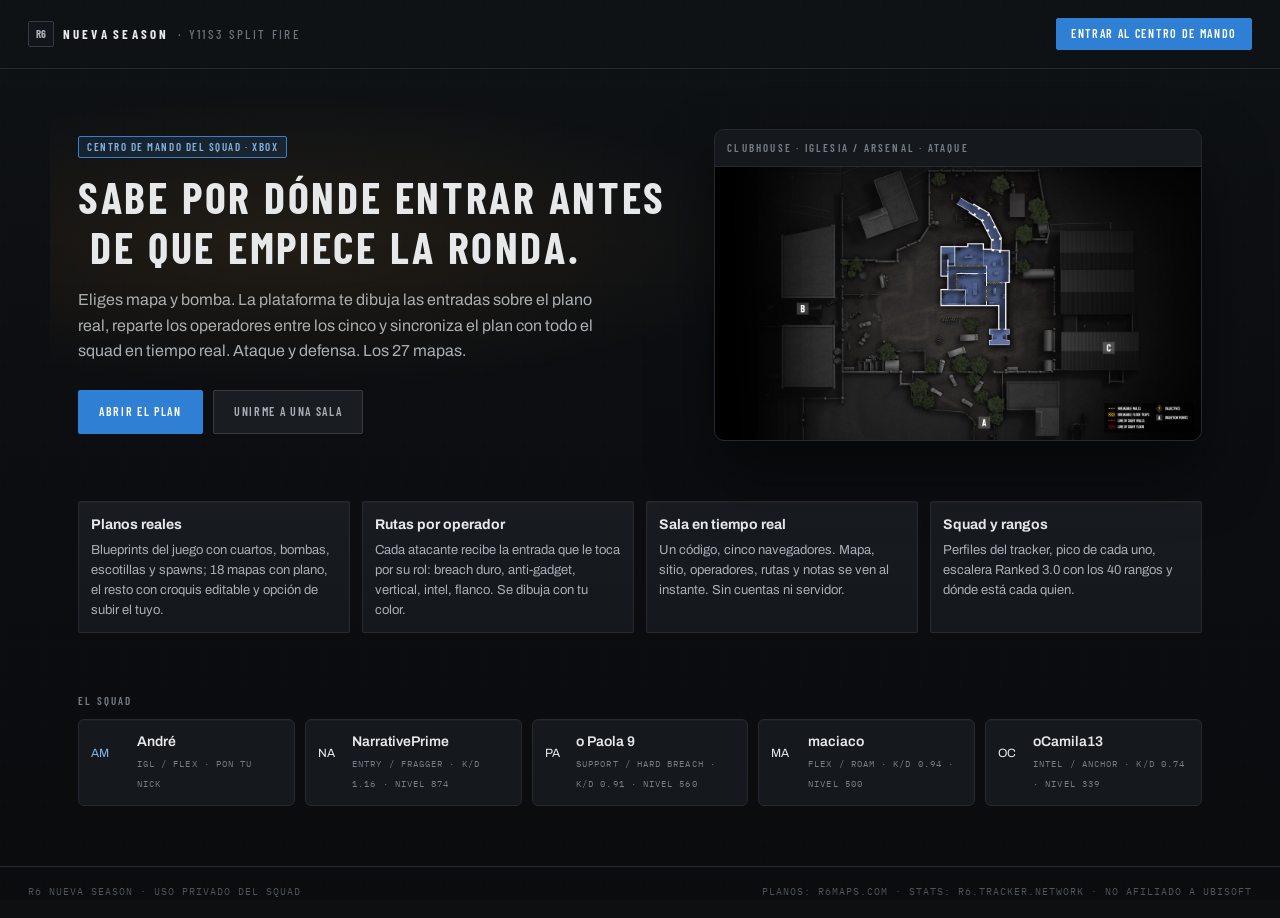
==== index.html @ cefe1170 "Auditoria de uso: planos sin rayado rojo, fin de ronda automatico y tareas repartidas - 18 planos ve" ====
<!doctype html>
<html lang="es">
<head>
<meta charset="utf-8">
<meta name="viewport" content="width=device-width,initial-scale=1">
<title>R6 NUEVA SEASON · Centro de mando del squad</title>
<link rel="icon" href="data:image/svg+xml,<svg xmlns='http://www.w3.org/2000/svg' viewBox='0 0 32 32'><rect width='32' height='32' rx='4' fill='%230a0b0d'/><text x='16' y='22' font-family='monospace' font-weight='700' font-size='15' fill='%23e2932f' text-anchor='middle'>R6</text></svg>">
<link rel="preconnect" href="https://fonts.googleapis.com"><link rel="preconnect" href="https://fonts.gstatic.com" crossorigin><link href="https://fonts.googleapis.com/css2?family=Barlow+Condensed:wght@500;600;700&family=Saira+Condensed:wght@500;600;700&family=Oswald:wght@400;500;600&family=Archivo:wght@400;500;600&family=IBM+Plex+Mono:wght@400;500;600&display=swap" rel="stylesheet">
<link rel="stylesheet" href="css/base.css?v=1788488949">
<style>
.land{min-height:100vh;display:grid;grid-template-rows:auto 1fr auto}
.land header{display:flex;align-items:center;justify-content:space-between;padding:18px 28px;border-bottom:1px solid var(--line)}
.hero{position:relative;display:grid;grid-template-columns:1.1fr .9fr;gap:40px;align-items:center;max-width:1180px;width:100%;margin:0 auto;padding:60px 28px}
.hero::before{content:"";position:absolute;inset:0;background:radial-gradient(60% 50% at 20% 40%,rgba(226,147,47,.10),transparent 70%);pointer-events:none}
.hero h1{font-size:clamp(26px,3.6vw,44px);line-height:1.12;margin:14px 0 16px}
.hero h1 em{font-style:normal;color:var(--acc)}
.hero p{font-size:16px;color:var(--ink2);max-width:520px;line-height:1.6}
.hero .cta{display:flex;gap:10px;margin-top:26px;flex-wrap:wrap}
.hero .cta .btn{height:44px;padding:0 20px;font-size:12px}
.plate{background:var(--panel);border:1px solid var(--line);border-radius:10px;overflow:hidden;box-shadow:0 30px 60px rgba(0,0,0,.5)}
.plate .ph{display:flex;align-items:center;gap:8px;padding:10px 12px;border-bottom:1px solid var(--line)}
.plate img{display:block;width:100%;height:auto;filter:saturate(.9)}
.feat{max-width:1180px;width:100%;margin:0 auto;padding:0 28px 60px;display:grid;grid-template-columns:repeat(auto-fit,minmax(220px,1fr));gap:12px}
.feat .card .b{font-size:13px;color:var(--ink2);line-height:1.55}
.feat .card .b b{color:var(--ink);display:block;margin-bottom:4px;font-size:14px}
.sq{max-width:1180px;width:100%;margin:0 auto;padding:0 28px 60px}
.sq .row{display:grid;grid-template-columns:repeat(auto-fit,minmax(180px,1fr));gap:10px}
.sq .m{display:flex;align-items:center;gap:10px;padding:12px;border:1px solid var(--line);border-radius:6px;background:var(--panel)}
.sq .m .av{width:36px;height:36px;font-size:12px}
.sq .m b{display:block;font-size:14px;font-weight:600}
.sq .m small{font-family:var(--mono);font-size:9px;letter-spacing:.12em;text-transform:uppercase;color:var(--dim)}
footer{padding:18px 28px;border-top:1px solid var(--line);font-family:var(--mono);font-size:10px;letter-spacing:.1em;text-transform:uppercase;color:var(--mute);display:flex;justify-content:space-between;flex-wrap:wrap;gap:8px}
@media(max-width:860px){.hero{grid-template-columns:1fr;padding:40px 20px}}
</style>
</head>
<body>
<div class="scanline"></div>
<div class="land">
  <header><a class="brand" href="index.html"><span class="r6">R6</span><b data-fx>Nueva Season</b><i class="flick">· Y11S3 Split Fire</i></a><a class="btn p" href="app.html">Entrar al centro de mando</a></header>
  <main>
    <section class="hero">
      <div>
        <span class="chip acc">Centro de mando del squad · Xbox</span>
        <h1 class="h-disp" data-fx>Sabe por dónde entrar antes de que empiece la ronda.</h1>
        <p>Eliges mapa y bomba. La plataforma te dibuja las entradas sobre el plano real, reparte los operadores entre los cinco y sincroniza el plan con todo el squad en tiempo real. Ataque y defensa. Los 27 mapas.</p>
        <div class="cta"><a class="btn p" href="app.html">Abrir el plan</a><a class="btn" href="app.html#sala=">Unirme a una sala</a></div>
      </div>
      <div class="plate"><div class="ph"><span class="k">Clubhouse · Iglesia / Arsenal · Ataque</span></div><img src="img/maps/clubhouse/0.jpg" alt="Plano de Clubhouse, sótano"></div>
    </section>
    <section class="feat">
      <div class="card"><div class="b"><b>Planos reales</b>Blueprints del juego con cuartos, bombas, escotillas y spawns; 18 mapas con plano, el resto con croquis editable y opción de subir el tuyo.</div></div>
      <div class="card"><div class="b"><b>Rutas por operador</b>Cada atacante recibe la entrada que le toca por su rol: breach duro, anti-gadget, vertical, intel, flanco. Se dibuja con tu color.</div></div>
      <div class="card"><div class="b"><b>Sala en tiempo real</b>Un código, cinco navegadores. Mapa, sitio, operadores, rutas y notas se ven al instante. Sin cuentas ni servidor.</div></div>
      <div class="card"><div class="b"><b>Squad y rangos</b>Perfiles del tracker, pico de cada uno, escalera Ranked 3.0 con los 40 rangos y dónde está cada quien.</div></div>
    </section>
    <section class="sq"><div class="k" style="margin-bottom:10px">El squad</div><div class="row" id="sqRow"></div></section>
  </main>
  <footer><span>R6 Nueva Season · uso privado del squad</span><span>Planos: r6maps.com · Stats: r6.tracker.network · No afiliado a Ubisoft</span></footer>
</div>
<script src="js/store.js?v=1788488949"></script>
<script src="js/fx.js?v=1788488949"></script>
<script src="js/theme.js?v=1788488949"></script>
<script src="js/data-squad.js?v=1788488949"></script>
<script>
document.getElementById('sqRow').innerHTML = SQUAD.map(p => `<div class="m"><span class="av ${p.me?'acc':''}">${Store.esc((p.nick||'AM').replace(/^o\s+/i,'').slice(0,2).toUpperCase())}</span><div><b>${Store.esc(p.nick||'André')}</b><small>${Store.esc(p.role)} · ${p.stats?('K/D '+p.stats.kd.toFixed(2)+' · nivel '+p.stats.level):'pon tu nick'}</small></div></div>`).join('');
</script>
</body>
</html>
---- css/base.css ----
/* R6 NUEVA SEASON — base · centro de mando (sin neón, chapa mate y reglas finas) */
:root{
  --atk:#2f7fd4; --def:#8158c8; --obj:#d9a520;
  --bg:#0d0f11; --bg2:#111417; --panel:#15181c; --panel2:#1a1e23;
  --glass:linear-gradient(180deg,#181c21,#14171b);
  --line:#252a30; --line2:#343b43;
  --ink:#e6e8ea; --ink2:#a8afb6; --dim:#767e87; --mute:#4d545c;
  --acc:#2f7fd4; --acc2:#7fb4ea; --acc-dim:rgba(47,127,212,.14); --acc-glow:none;
  --red:#c8442f; --green:#5f9e50; --blue:#2f7fd4; --mag:#d9821f; --vio:#8a7fb5;
  --amber:#d9a520;
  --site:rgba(47,127,212,.16); --site-line:#2f7fd4;
  --mono:"IBM Plex Mono",ui-monospace,Menlo,monospace;
  --sans:"Archivo","Barlow Condensed",-apple-system,Arial,sans-serif;
  --disp:"Barlow Condensed","Saira Condensed",sans-serif;
  --r:2px;
}
*{box-sizing:border-box;margin:0;padding:0}
html,body{height:100%}
body{background:var(--bg);color:var(--ink);font:14px/1.45 var(--sans);-webkit-font-smoothing:antialiased;overflow-x:hidden;position:relative}
/* fondo: chapa mate + retícula técnica tenue, sin auroras de colores */
body::before{content:"";position:fixed;inset:0;z-index:-2;background:
  linear-gradient(180deg,#0f1215,#0b0d10 55%,#0a0c0e);}
body::after{content:"";position:fixed;inset:0;z-index:-1;pointer-events:none;opacity:.5;
  background-image:linear-gradient(rgba(255,255,255,.018) 1px,transparent 1px),linear-gradient(90deg,rgba(255,255,255,.018) 1px,transparent 1px);
  background-size:40px 40px}
a{color:inherit;text-decoration:none}
button,input,select,textarea{font:inherit;color:inherit;background:none;border:0}
button{cursor:pointer}
::selection{background:var(--acc);color:#fff}
.mono{font-family:var(--mono)}
.disp{font-family:var(--disp)}
.up{text-transform:uppercase;letter-spacing:.14em}
.k{font-family:var(--disp);font-size:11px;letter-spacing:.2em;text-transform:uppercase;color:var(--dim);font-weight:600}
.acc{color:var(--acc2)}
.dim{color:var(--dim)}
hr{border:0;border-top:1px solid var(--line);margin:14px 0}

/* superficies: chapa, no cristal */
.glass,.card,.modal .box,.pc,.tier,.slot,.opc,.members .m,.sq .m,.plate{
  background:var(--glass);border:1px solid var(--line);box-shadow:inset 0 1px 0 rgba(255,255,255,.03)}

/* botones: rectos, sin brillo */
.btn{display:inline-flex;align-items:center;gap:8px;height:32px;padding:0 14px;border:1px solid var(--line2);border-radius:var(--r);background:#191d22;color:var(--ink2);
  font-family:var(--disp);font-size:12px;letter-spacing:.14em;text-transform:uppercase;font-weight:600;transition:border-color .12s,color .12s,background .12s;position:relative}
.btn:hover{border-color:var(--acc);color:var(--ink);background:#1d232a}
.btn:active{background:#141819}
.btn.p{background:var(--acc);color:#fff;border-color:var(--acc)}
.btn.p:hover{background:#3d92e8;border-color:#3d92e8;color:#fff}
.btn.sm{height:26px;padding:0 10px;font-size:11px}
.btn.ghost{background:transparent;border-color:transparent;color:var(--dim)}
.btn.ghost:hover{color:var(--ink);border-color:var(--line2);background:transparent}
.btn.danger:hover{border-color:var(--red);color:#e8735d;background:#1d1615}
.btn:disabled{opacity:.35;cursor:not-allowed}

/* inputs */
.in{width:100%;height:34px;padding:0 10px;border:1px solid var(--line2);border-radius:var(--r);background:#0e1114;color:var(--ink);font-family:var(--mono);font-size:13px;transition:border-color .12s}
.in:focus{outline:0;border-color:var(--acc)}
.in::placeholder{color:var(--mute)}
select.in{appearance:none;-webkit-appearance:none;background-image:linear-gradient(45deg,transparent 50%,var(--dim) 50%),linear-gradient(135deg,var(--dim) 50%,transparent 50%);background-position:calc(100% - 15px) 14px,calc(100% - 10px) 14px;background-size:5px 5px;background-repeat:no-repeat;padding-right:30px}
select.in option{background:#15181c}
textarea.in{height:auto;padding:9px 10px;line-height:1.5;resize:vertical;font-size:12px}
label.f{display:block;margin-bottom:12px}
label.f>span{display:block;margin-bottom:6px}

/* etiquetas */
.chip{display:inline-flex;align-items:center;gap:6px;height:22px;padding:0 8px;border:1px solid var(--line2);border-radius:var(--r);
  font-family:var(--disp);font-size:11px;letter-spacing:.14em;text-transform:uppercase;font-weight:600;color:var(--ink2);white-space:nowrap;background:#12161a}
.chip.acc{border-color:var(--acc);color:var(--acc2);background:var(--acc-dim)}
.chip.red{border-color:rgba(200,68,47,.55);color:#e8735d}
.chip.green{border-color:rgba(95,158,80,.55);color:#82c072}
.chip.blue{border-color:rgba(47,127,212,.55);color:var(--acc2)}
.chip.dot::before{content:"";width:6px;height:6px;border-radius:50%;background:currentColor}

.card{border-radius:var(--r)}
.card>.h{display:flex;align-items:center;justify-content:space-between;gap:10px;padding:9px 12px;border-bottom:1px solid var(--line)}
.card>.b{padding:12px}
.scroll{overflow:auto}
*{scrollbar-width:thin;scrollbar-color:#2a3037 transparent}
::-webkit-scrollbar{width:9px;height:9px}
::-webkit-scrollbar-thumb{background:#2a3037;border-radius:0}
::-webkit-scrollbar-track{background:transparent}

.toast{position:fixed;left:50%;bottom:22px;transform:translateX(-50%) translateY(14px);background:#15181c;border:1px solid var(--line2);border-left:3px solid var(--acc);color:var(--ink);
  padding:9px 14px;border-radius:var(--r);font-family:var(--disp);font-size:12px;letter-spacing:.12em;text-transform:uppercase;opacity:0;pointer-events:none;transition:.16s;z-index:99}
.toast.on{opacity:1;transform:translateX(-50%) translateY(0)}

/* marca */
.brand{display:flex;align-items:center;gap:9px;font-family:var(--disp);letter-spacing:.24em;text-transform:uppercase;font-size:13px;font-weight:600;white-space:nowrap}
.brand .r6{display:inline-flex;align-items:center;justify-content:center;width:26px;height:26px;border:1px solid var(--line2);color:var(--ink2);font-weight:700;font-size:11px;letter-spacing:0;border-radius:var(--r);background:#12161a}
.brand b{font-weight:700;color:var(--ink)}
.brand i{font-style:normal;color:var(--dim);font-weight:500;letter-spacing:.18em}

/* ===== animación de texto: teletipo táctico (sin neón) ===== */
@keyframes glyphIn{0%{opacity:0;transform:translateY(-2px)}100%{opacity:1;transform:none}}
@keyframes cursorBlink{0%,49%{opacity:1}50%,100%{opacity:0}}
@keyframes sweepIn{0%{clip-path:inset(0 100% 0 0)}100%{clip-path:inset(0 0 0 0)}}
.fx .g{display:inline-block;animation:glyphIn .18s steps(2,end) both;animation-delay:calc(var(--i) * 16ms)}
.fx .g.sp{width:.28em}
.fx.fast .g{animation-duration:.12s;animation-delay:calc(var(--i) * 8ms)}
.sweep{animation:sweepIn .45s cubic-bezier(.4,0,.2,1) both}
.flick{opacity:.9}
.scanline{display:none}
.h-disp{font-family:var(--disp);font-weight:700;letter-spacing:.06em;text-transform:uppercase}
/* franja de peligro (objetivo) */
.hazard{background:repeating-linear-gradient(135deg,#8a6a12 0 7px,#15181c 7px 14px);height:3px}
.sideico{display:inline-flex;width:15px;height:15px;vertical-align:middle;margin-right:6px}
.sideico svg{width:100%;height:100%}
@media (prefers-reduced-motion:reduce){.fx .g,.sweep{animation:none!important}}
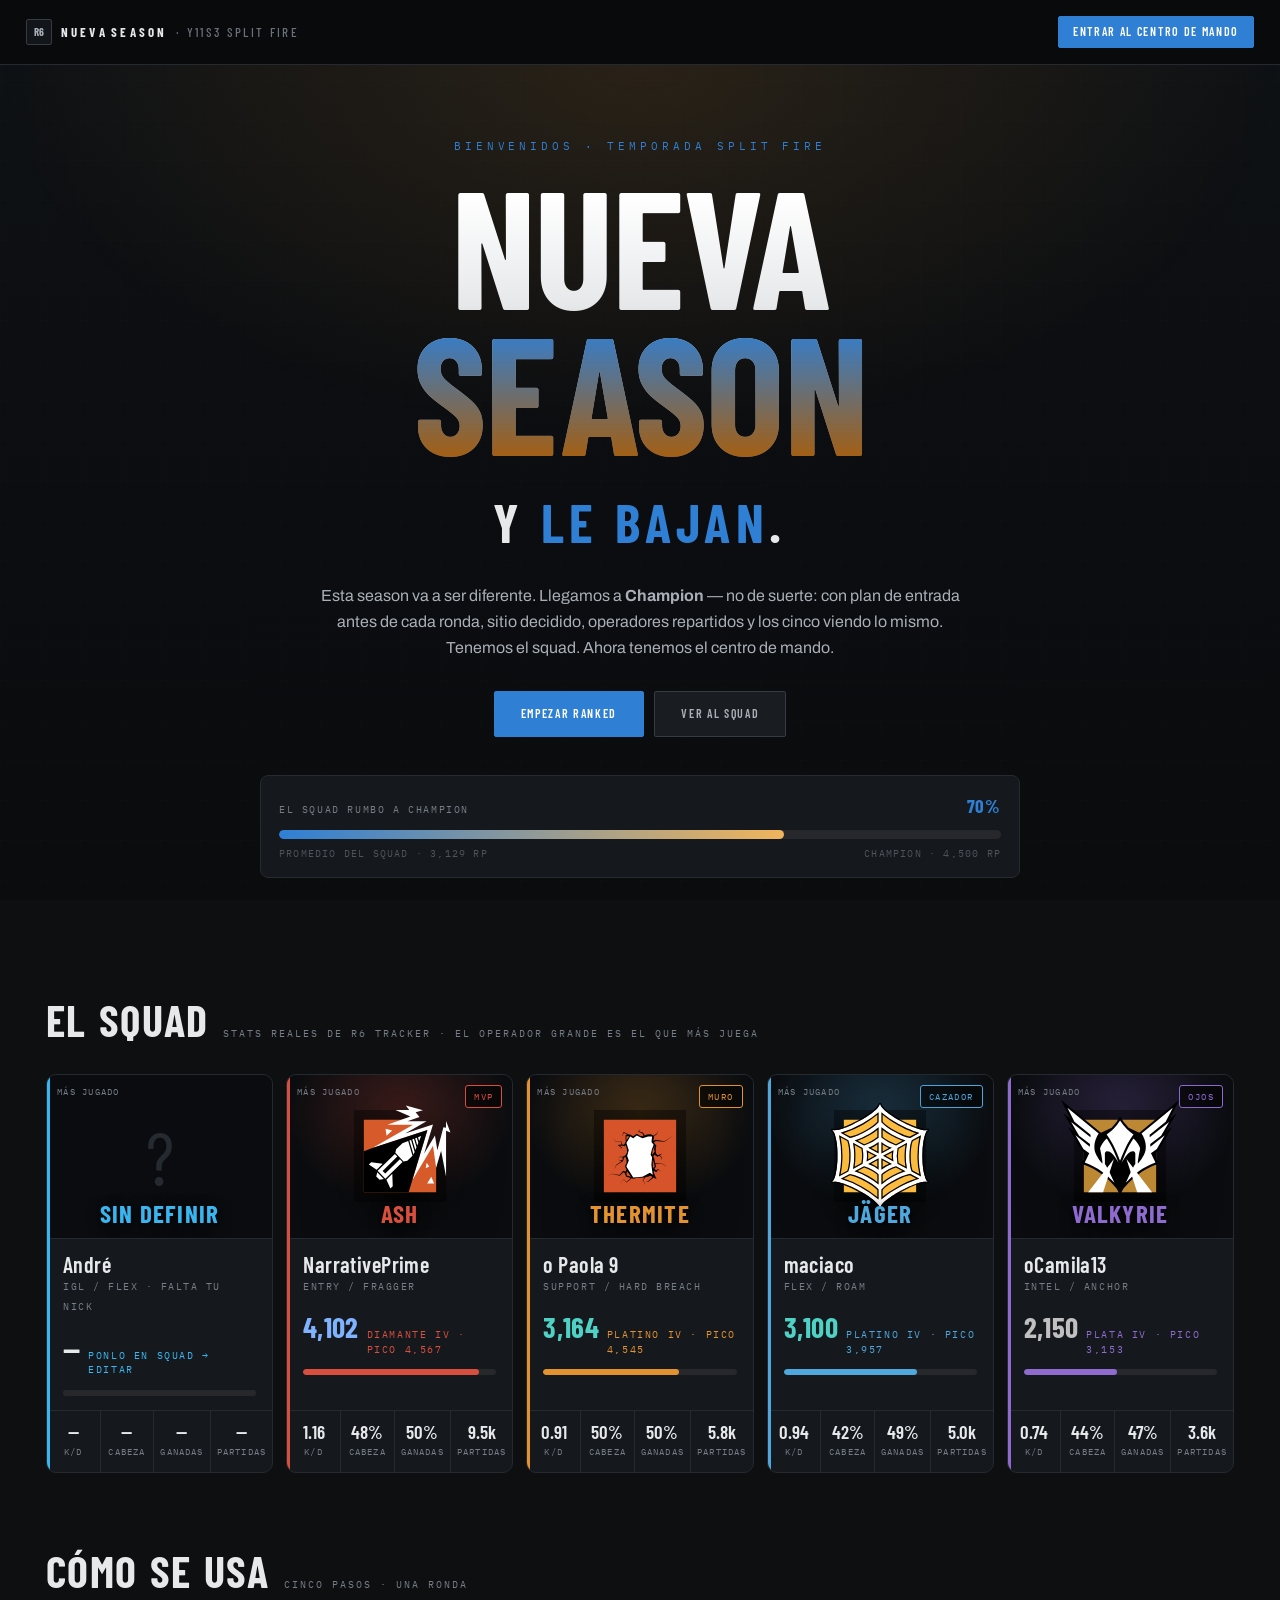
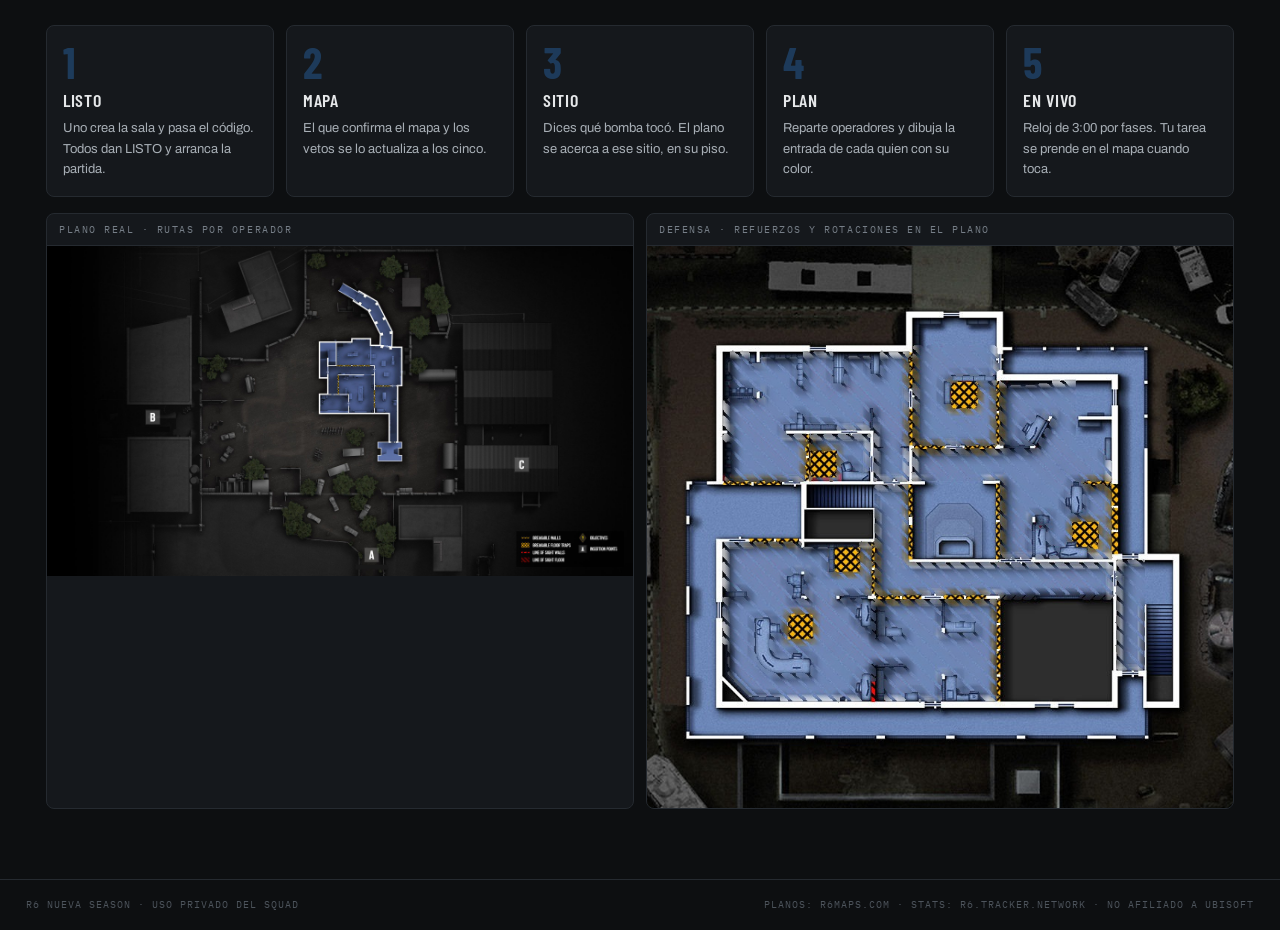
==== commit 7b795b80: "Landing de bienvenida, registro en blanco y operador principal por jugador - index.html es ahora la " ====
--- a/index.html
+++ b/index.html
@@ -3,66 +3,190 @@
 <head>
 <meta charset="utf-8">
 <meta name="viewport" content="width=device-width,initial-scale=1">
-<title>R6 NUEVA SEASON · Centro de mando del squad</title>
+<title>R6 NUEVA SEASON · Y le bajan</title>
 <link rel="icon" href="data:image/svg+xml,<svg xmlns='http://www.w3.org/2000/svg' viewBox='0 0 32 32'><rect width='32' height='32' rx='4' fill='%230a0b0d'/><text x='16' y='22' font-family='monospace' font-weight='700' font-size='15' fill='%23e2932f' text-anchor='middle'>R6</text></svg>">
 <link rel="preconnect" href="https://fonts.googleapis.com"><link rel="preconnect" href="https://fonts.gstatic.com" crossorigin><link href="https://fonts.googleapis.com/css2?family=Barlow+Condensed:wght@500;600;700&family=Saira+Condensed:wght@500;600;700&family=Oswald:wght@400;500;600&family=Archivo:wght@400;500;600&family=IBM+Plex+Mono:wght@400;500;600&display=swap" rel="stylesheet">
-<link rel="stylesheet" href="css/base.css?v=1788488949">
+<link rel="stylesheet" href="css/base.css?v=1788490520">
 <style>
-.land{min-height:100vh;display:grid;grid-template-rows:auto 1fr auto}
-.land header{display:flex;align-items:center;justify-content:space-between;padding:18px 28px;border-bottom:1px solid var(--line)}
-.hero{position:relative;display:grid;grid-template-columns:1.1fr .9fr;gap:40px;align-items:center;max-width:1180px;width:100%;margin:0 auto;padding:60px 28px}
-.hero::before{content:"";position:absolute;inset:0;background:radial-gradient(60% 50% at 20% 40%,rgba(226,147,47,.10),transparent 70%);pointer-events:none}
-.hero h1{font-size:clamp(26px,3.6vw,44px);line-height:1.12;margin:14px 0 16px}
-.hero h1 em{font-style:normal;color:var(--acc)}
-.hero p{font-size:16px;color:var(--ink2);max-width:520px;line-height:1.6}
-.hero .cta{display:flex;gap:10px;margin-top:26px;flex-wrap:wrap}
-.hero .cta .btn{height:44px;padding:0 20px;font-size:12px}
-.plate{background:var(--panel);border:1px solid var(--line);border-radius:10px;overflow:hidden;box-shadow:0 30px 60px rgba(0,0,0,.5)}
-.plate .ph{display:flex;align-items:center;gap:8px;padding:10px 12px;border-bottom:1px solid var(--line)}
-.plate img{display:block;width:100%;height:auto;filter:saturate(.9)}
-.feat{max-width:1180px;width:100%;margin:0 auto;padding:0 28px 60px;display:grid;grid-template-columns:repeat(auto-fit,minmax(220px,1fr));gap:12px}
-.feat .card .b{font-size:13px;color:var(--ink2);line-height:1.55}
-.feat .card .b b{color:var(--ink);display:block;margin-bottom:4px;font-size:14px}
-.sq{max-width:1180px;width:100%;margin:0 auto;padding:0 28px 60px}
-.sq .row{display:grid;grid-template-columns:repeat(auto-fit,minmax(180px,1fr));gap:10px}
-.sq .m{display:flex;align-items:center;gap:10px;padding:12px;border:1px solid var(--line);border-radius:6px;background:var(--panel)}
-.sq .m .av{width:36px;height:36px;font-size:12px}
-.sq .m b{display:block;font-size:14px;font-weight:600}
-.sq .m small{font-family:var(--mono);font-size:9px;letter-spacing:.12em;text-transform:uppercase;color:var(--dim)}
-footer{padding:18px 28px;border-top:1px solid var(--line);font-family:var(--mono);font-size:10px;letter-spacing:.1em;text-transform:uppercase;color:var(--mute);display:flex;justify-content:space-between;flex-wrap:wrap;gap:8px}
-@media(max-width:860px){.hero{grid-template-columns:1fr;padding:40px 20px}}
+.wrap{max-width:1240px;margin:0 auto;padding:0 26px}
+header.top{display:flex;align-items:center;justify-content:space-between;padding:16px 26px;border-bottom:1px solid var(--line);position:sticky;top:0;background:rgba(8,10,12,.92);backdrop-filter:blur(8px);z-index:20}
+
+/* ---------- 1. bienvenida ---------- */
+.hero{position:relative;text-align:center;padding:74px 26px 54px;overflow:hidden}
+.hero::before{content:"";position:absolute;inset:0;background:radial-gradient(70% 60% at 50% 0%,rgba(226,147,47,.13),transparent 72%);pointer-events:none}
+.hero .kick{font-family:var(--mono);font-size:11px;letter-spacing:.36em;text-transform:uppercase;color:var(--acc);margin-bottom:16px}
+.hero h1{font-family:var(--disp);font-weight:700;line-height:.88;letter-spacing:-.01em;margin:0;
+  font-size:clamp(52px,13vw,166px);text-transform:uppercase;
+  background:linear-gradient(180deg,#fff 8%,var(--ink) 46%,var(--mute) 108%);-webkit-background-clip:text;background-clip:text;color:transparent}
+.hero h1 span{display:block}
+.hero h1 span:nth-child(2){color:transparent;background:linear-gradient(180deg,var(--acc) 6%,#a35f14 96%);-webkit-background-clip:text;background-clip:text}
+.hero .bajan{font-family:var(--disp);font-weight:700;text-transform:uppercase;font-size:clamp(22px,4.6vw,54px);letter-spacing:.10em;margin:20px 0 0;color:var(--ink)}
+.hero .bajan i{font-style:normal;color:var(--acc)}
+.hero p{max-width:640px;margin:22px auto 0;font-size:16px;line-height:1.62;color:var(--ink2)}
+.hero .cta{display:flex;gap:10px;justify-content:center;margin-top:30px;flex-wrap:wrap}
+.hero .cta .btn{height:46px;padding:0 26px;font-size:12px}
+@keyframes riseIn{from{opacity:0;transform:translateY(22px)}to{opacity:1;transform:none}}
+.hero>*{animation:riseIn .7s cubic-bezier(.2,.7,.3,1) both}
+.hero .kick{animation-delay:.02s}.hero h1{animation-delay:.10s}.hero .bajan{animation-delay:.26s}.hero p{animation-delay:.38s}.hero .cta{animation-delay:.48s}
+
+/* barra colectiva a Champion */
+.goal{max-width:760px;margin:38px auto 0;border:1px solid var(--line);border-radius:8px;background:var(--panel);padding:16px 18px}
+.goal .gh{display:flex;justify-content:space-between;align-items:baseline;font-family:var(--mono);font-size:10px;letter-spacing:.16em;text-transform:uppercase;color:var(--dim);margin-bottom:10px}
+.goal .gh b{font-family:var(--disp);font-size:19px;letter-spacing:.04em;color:var(--acc)}
+.goal .bar{height:9px;border-radius:5px;background:rgba(255,255,255,.07);overflow:hidden}
+.goal .bar i{display:block;height:100%;background:linear-gradient(90deg,var(--acc),#f0b45c);border-radius:5px;width:0;transition:width 1.5s cubic-bezier(.2,.7,.3,1)}
+.goal .gf{display:flex;justify-content:space-between;font-family:var(--mono);font-size:10px;letter-spacing:.12em;color:var(--mute);margin-top:8px;text-transform:uppercase}
+
+/* ---------- 2. el squad ---------- */
+.sec{padding:56px 0 10px}
+.sec .hd{display:flex;align-items:baseline;gap:14px;margin-bottom:22px;flex-wrap:wrap}
+.sec .hd h2{font-family:var(--disp);font-weight:700;text-transform:uppercase;font-size:clamp(26px,4vw,44px);letter-spacing:.03em;margin:0}
+.sec .hd small{font-family:var(--mono);font-size:10px;letter-spacing:.2em;text-transform:uppercase;color:var(--dim)}
+.roster{display:grid;grid-template-columns:repeat(auto-fit,minmax(228px,1fr));gap:13px}
+@media(min-width:1120px){.roster{grid-template-columns:repeat(5,1fr)}}
+@media(max-width:1119px) and (min-width:700px){.roster{grid-template-columns:repeat(3,1fr)}}
+.mem{position:relative;border:1px solid var(--line);border-radius:10px;background:var(--panel);overflow:hidden;display:flex;flex-direction:column}
+.mem::after{content:"";position:absolute;left:0;top:0;bottom:0;width:3px;background:var(--c,var(--acc))}
+.mem .op{position:relative;height:164px;display:grid;place-items:center;background:
+  radial-gradient(72% 82% at 50% 24%,color-mix(in srgb,var(--c,var(--acc)) 26%,transparent),transparent 70%),#0a0c0f;
+  border-bottom:1px solid var(--line);overflow:hidden}
+.mem .op img{width:124px;height:124px;object-fit:contain;filter:drop-shadow(0 12px 26px rgba(0,0,0,.6));transition:transform .5s cubic-bezier(.2,.7,.3,1)}
+.mem:hover .op img{transform:scale(1.07)}
+.mem .op .opn{position:absolute;left:0;right:0;bottom:7px;text-align:center;font-family:var(--disp);font-weight:700;text-transform:uppercase;
+  font-size:25px;letter-spacing:.05em;color:var(--c,var(--acc));text-shadow:0 2px 14px rgba(0,0,0,.8)}
+.mem .op .tag{position:absolute;top:10px;right:10px;font-family:var(--mono);font-size:9px;letter-spacing:.16em;padding:4px 8px;border:1px solid var(--c,var(--acc));border-radius:3px;color:var(--c,var(--acc));background:rgba(0,0,0,.5)}
+.mem .op .mas{position:absolute;top:10px;left:10px;font-family:var(--mono);font-size:9px;letter-spacing:.14em;color:var(--dim);text-transform:uppercase}
+.mem .id{padding:14px 16px 10px}
+.mem .id b{display:block;font-family:var(--disp);font-size:22px;font-weight:600;letter-spacing:.02em;line-height:1.05}
+.mem .id small{font-family:var(--mono);font-size:9.5px;letter-spacing:.16em;text-transform:uppercase;color:var(--dim)}
+.mem .rk{display:flex;align-items:baseline;gap:8px;padding:0 16px 12px}
+.mem .rk .n{font-family:var(--disp);font-size:29px;font-weight:700;letter-spacing:.01em;color:var(--ink)}
+.mem .rk .t{font-family:var(--mono);font-size:10px;letter-spacing:.16em;text-transform:uppercase;color:var(--c,var(--acc))}
+.mem .gs{height:6px;margin:0 16px 14px;border-radius:3px;background:rgba(255,255,255,.07);overflow:hidden}
+.mem .gs i{display:block;height:100%;width:0;border-radius:3px;background:var(--c,var(--acc));transition:width 1.4s cubic-bezier(.2,.7,.3,1)}
+.mem .st{display:grid;grid-template-columns:repeat(4,1fr);border-top:1px solid var(--line);margin-top:auto}
+.mem .st div{padding:11px 6px;text-align:center;border-right:1px solid var(--line)}
+.mem .st div:last-child{border-right:0}
+.mem .st b{display:block;font-family:var(--disp);font-size:19px;font-weight:600;line-height:1}
+.mem .st small{font-family:var(--mono);font-size:8.5px;letter-spacing:.14em;text-transform:uppercase;color:var(--dim)}
+.mem.vacio .op{background:#0a0c0f}
+.mem.vacio .op .q{font-family:var(--disp);font-size:76px;color:var(--line)}
+
+/* ---------- 3. como se usa ---------- */
+.pasos{display:grid;grid-template-columns:repeat(auto-fit,minmax(206px,1fr));gap:12px}
+.paso{position:relative;border:1px solid var(--line);border-radius:8px;background:var(--panel);padding:18px 16px 16px}
+.paso .n{font-family:var(--disp);font-size:44px;font-weight:700;line-height:.8;color:var(--acc);opacity:.34}
+.paso b{display:block;font-family:var(--disp);font-size:18px;font-weight:600;text-transform:uppercase;letter-spacing:.04em;margin:8px 0 5px}
+.paso span{font-size:13px;line-height:1.5;color:var(--ink2)}
+.shots{display:grid;grid-template-columns:repeat(auto-fit,minmax(280px,1fr));gap:12px;margin-top:16px}
+.shot{border:1px solid var(--line);border-radius:8px;overflow:hidden;background:var(--panel)}
+.shot .ph{padding:9px 12px;border-bottom:1px solid var(--line);font-family:var(--mono);font-size:9.5px;letter-spacing:.16em;text-transform:uppercase;color:var(--dim)}
+.shot img{display:block;width:100%;height:auto}
+footer{margin-top:60px;padding:18px 26px;border-top:1px solid var(--line);font-family:var(--mono);font-size:10px;letter-spacing:.1em;text-transform:uppercase;color:var(--mute);display:flex;justify-content:space-between;flex-wrap:wrap;gap:8px}
+@media(max-width:700px){.mem .st b{font-size:16px}.hero{padding:52px 20px 40px}}
 </style>
 </head>
 <body>
 <div class="scanline"></div>
-<div class="land">
-  <header><a class="brand" href="index.html"><span class="r6">R6</span><b data-fx>Nueva Season</b><i class="flick">· Y11S3 Split Fire</i></a><a class="btn p" href="app.html">Entrar al centro de mando</a></header>
-  <main>
-    <section class="hero">
-      <div>
-        <span class="chip acc">Centro de mando del squad · Xbox</span>
-        <h1 class="h-disp" data-fx>Sabe por dónde entrar antes de que empiece la ronda.</h1>
-        <p>Eliges mapa y bomba. La plataforma te dibuja las entradas sobre el plano real, reparte los operadores entre los cinco y sincroniza el plan con todo el squad en tiempo real. Ataque y defensa. Los 27 mapas.</p>
-        <div class="cta"><a class="btn p" href="app.html">Abrir el plan</a><a class="btn" href="app.html#sala=">Unirme a una sala</a></div>
-      </div>
-      <div class="plate"><div class="ph"><span class="k">Clubhouse · Iglesia / Arsenal · Ataque</span></div><img src="img/maps/clubhouse/0.jpg" alt="Plano de Clubhouse, sótano"></div>
-    </section>
-    <section class="feat">
-      <div class="card"><div class="b"><b>Planos reales</b>Blueprints del juego con cuartos, bombas, escotillas y spawns; 18 mapas con plano, el resto con croquis editable y opción de subir el tuyo.</div></div>
-      <div class="card"><div class="b"><b>Rutas por operador</b>Cada atacante recibe la entrada que le toca por su rol: breach duro, anti-gadget, vertical, intel, flanco. Se dibuja con tu color.</div></div>
-      <div class="card"><div class="b"><b>Sala en tiempo real</b>Un código, cinco navegadores. Mapa, sitio, operadores, rutas y notas se ven al instante. Sin cuentas ni servidor.</div></div>
-      <div class="card"><div class="b"><b>Squad y rangos</b>Perfiles del tracker, pico de cada uno, escalera Ranked 3.0 con los 40 rangos y dónde está cada quien.</div></div>
-    </section>
-    <section class="sq"><div class="k" style="margin-bottom:10px">El squad</div><div class="row" id="sqRow"></div></section>
-  </main>
-  <footer><span>R6 Nueva Season · uso privado del squad</span><span>Planos: r6maps.com · Stats: r6.tracker.network · No afiliado a Ubisoft</span></footer>
+<header class="top">
+  <a class="brand" href="index.html"><span class="r6">R6</span><b data-fx>Nueva Season</b><i class="flick">· Y11S3 Split Fire</i></a>
+  <a class="btn p" href="app.html">Entrar al centro de mando</a>
+</header>
+
+<section class="hero">
+  <div class="kick">Bienvenidos · temporada Split Fire</div>
+  <h1 class="h-disp"><span>Nueva</span><span>Season</span></h1>
+  <div class="bajan">Y <i>le bajan</i>.</div>
+  <p>Esta season va a ser diferente. Llegamos a <b>Champion</b> — no de suerte: con plan de entrada antes de cada ronda, sitio decidido, operadores repartidos y los cinco viendo lo mismo. Tenemos el squad. Ahora tenemos el centro de mando.</p>
+  <div class="cta"><a class="btn p" href="app.html">Empezar ranked</a><a class="btn" href="#squad">Ver al squad</a></div>
+  <div class="goal">
+    <div class="gh"><span>El squad rumbo a Champion</span><b id="gPct">—</b></div>
+    <div class="bar"><i id="gBar"></i></div>
+    <div class="gf"><span id="gNow">—</span><span>Champion · 4,500 RP</span></div>
+  </div>
+</section>
+
+<div class="wrap">
+  <section class="sec" id="squad">
+    <div class="hd"><h2 class="h-disp" data-fx>El squad</h2><small>Stats reales de R6 Tracker · el operador grande es el que más juega</small></div>
+    <div class="roster" id="roster"></div>
+  </section>
+
+  <section class="sec" id="como">
+    <div class="hd"><h2 class="h-disp" data-fx>Cómo se usa</h2><small>Cinco pasos · una ronda</small></div>
+    <div class="pasos">
+      <div class="paso"><div class="n">1</div><b>Listo</b><span>Uno crea la sala y pasa el código. Todos dan LISTO y arranca la partida.</span></div>
+      <div class="paso"><div class="n">2</div><b>Mapa</b><span>El que confirma el mapa y los vetos se lo actualiza a los cinco.</span></div>
+      <div class="paso"><div class="n">3</div><b>Sitio</b><span>Dices qué bomba tocó. El plano se acerca a ese sitio, en su piso.</span></div>
+      <div class="paso"><div class="n">4</div><b>Plan</b><span>Reparte operadores y dibuja la entrada de cada quien con su color.</span></div>
+      <div class="paso"><div class="n">5</div><b>En vivo</b><span>Reloj de 3:00 por fases. Tu tarea se prende en el mapa cuando toca.</span></div>
+    </div>
+    <div class="shots">
+      <div class="shot"><div class="ph">Plano real · rutas por operador</div><img src="img/maps/clubhouse/0.jpg" loading="lazy" alt="Plano del sótano de Clubhouse"></div>
+      <div class="shot"><div class="ph">Defensa · refuerzos y rotaciones en el plano</div><img src="img/maps/border/2.jpg" loading="lazy" alt="Plano del segundo piso de Border"></div>
+    </div>
+  </section>
 </div>
-<script src="js/store.js?v=1788488949"></script>
-<script src="js/fx.js?v=1788488949"></script>
-<script src="js/theme.js?v=1788488949"></script>
-<script src="js/data-squad.js?v=1788488949"></script>
+
+<footer><span>R6 Nueva Season · uso privado del squad</span><span>Planos: r6maps.com · Stats: r6.tracker.network · No afiliado a Ubisoft</span></footer>
+
+<script src="js/store.js?v=1788490520"></script>
+<script src="js/fx.js?v=1788490520"></script>
+<script src="js/theme.js?v=1788490520"></script>
+<script src="js/data-ops.js?v=1788490520"></script>
+<script src="js/data-squad.js?v=1788490520"></script>
+<script src="js/data-ranks.js?v=1788490520"></script>
 <script>
-document.getElementById('sqRow').innerHTML = SQUAD.map(p => `<div class="m"><span class="av ${p.me?'acc':''}">${Store.esc((p.nick||'AM').replace(/^o\s+/i,'').slice(0,2).toUpperCase())}</span><div><b>${Store.esc(p.nick||'André')}</b><small>${Store.esc(p.role)} · ${p.stats?('K/D '+p.stats.kd.toFixed(2)+' · nivel '+p.stats.level):'pon tu nick'}</small></div></div>`).join('');
+(() => {
+  const E = Store.esc, CHAMP = 4500;
+  const COLS = { valeria:'#d94f3d', paola:'#e2932f', maciaco:'#4ea8de', camila:'#8f6bd0', andre:'#39b6f0' };
+  const rpDe = s => (s && s.season && s.season.rp) || (s && (s.seasons.find(x => x[1] > 0) || [])[1]) || 0;
+  const rango = rp => (window.RANKS && RANKS.rankOf ? RANKS.rankOf(rp, 3) : null);
+  const opDe = id => (window.OPS || []).find(o => o.id === id);
+
+  const R = SQUAD.filter(p => !p.removed);
+  R.forEach(p => {
+    const s = p.stats, rp = rpDe(s), o = opDe(p.main), c = COLS[p.id] || 'var(--acc)';
+    const r = rango(rp), nom = r ? r.label : '';
+    const pct = Math.max(4, Math.min(100, Math.round(rp / CHAMP * 100)));
+    const el = document.createElement('div');
+    el.className = 'mem' + (s ? '' : ' vacio'); el.style.setProperty('--c', c);
+    el.innerHTML = s ? `
+      <div class="op"><span class="mas">Más jugado</span><span class="tag">${E(p.tag || '')}</span>
+        <img src="img/ops/${E(p.main)}.svg" alt="" loading="lazy">
+        <span class="opn">${E(o ? o.n : p.main)}</span></div>
+      <div class="id"><b>${E(p.nick || p.id)}</b><small>${E(p.role)}</small></div>
+      <div class="rk"><span class="n" style="color:${r ? r.color : 'var(--ink)'}">${rp.toLocaleString('es-MX')}</span><span class="t">${E(nom)} · pico ${s.peak.rp.toLocaleString('es-MX')}</span></div>
+      <div class="gs"><i data-w="${pct}"></i></div>
+      <div class="st">
+        <div><b>${s.kd.toFixed(2)}</b><small>K/D</small></div>
+        <div><b>${s.hs.toFixed(0)}%</b><small>Cabeza</small></div>
+        <div><b>${s.win.toFixed(0)}%</b><small>Ganadas</small></div>
+        <div><b>${(s.matches / 1000).toFixed(1)}k</b><small>Partidas</small></div>
+      </div>` : `
+      <div class="op"><span class="mas">Más jugado</span><span class="q">?</span><span class="opn">Sin definir</span></div>
+      <div class="id"><b>André</b><small>${E(p.role)} · falta tu nick</small></div>
+      <div class="rk"><span class="n">—</span><span class="t">Ponlo en Squad → Editar</span></div>
+      <div class="gs"><i data-w="0"></i></div>
+      <div class="st"><div><b>—</b><small>K/D</small></div><div><b>—</b><small>Cabeza</small></div><div><b>—</b><small>Ganadas</small></div><div><b>—</b><small>Partidas</small></div></div>`;
+    document.getElementById('roster').appendChild(el);
+  });
+
+  const con = R.filter(p => p.stats);
+  const prom = con.reduce((a, p) => a + rpDe(p.stats), 0) / Math.max(con.length, 1);
+  const pct = Math.max(3, Math.min(100, Math.round(prom / CHAMP * 100)));
+  document.getElementById('gNow').textContent = `Promedio del squad · ${Math.round(prom).toLocaleString('es-MX')} RP`;
+  document.getElementById('gPct').textContent = pct + '%';
+
+  // las barras crecen al entrar en pantalla
+  const crece = () => { document.getElementById('gBar').style.width = pct + '%';
+    document.querySelectorAll('.gs i').forEach(i => { i.style.width = i.dataset.w + '%'; }); };
+  if ('IntersectionObserver' in window) {
+    const io = new IntersectionObserver(e => { if (e.some(x => x.isIntersecting)) { crece(); io.disconnect(); } }, { threshold: .2 });
+    io.observe(document.querySelector('.goal'));
+    setTimeout(crece, 1200);
+  } else setTimeout(crece, 300);
+})();
 </script>
 </body>
 </html>
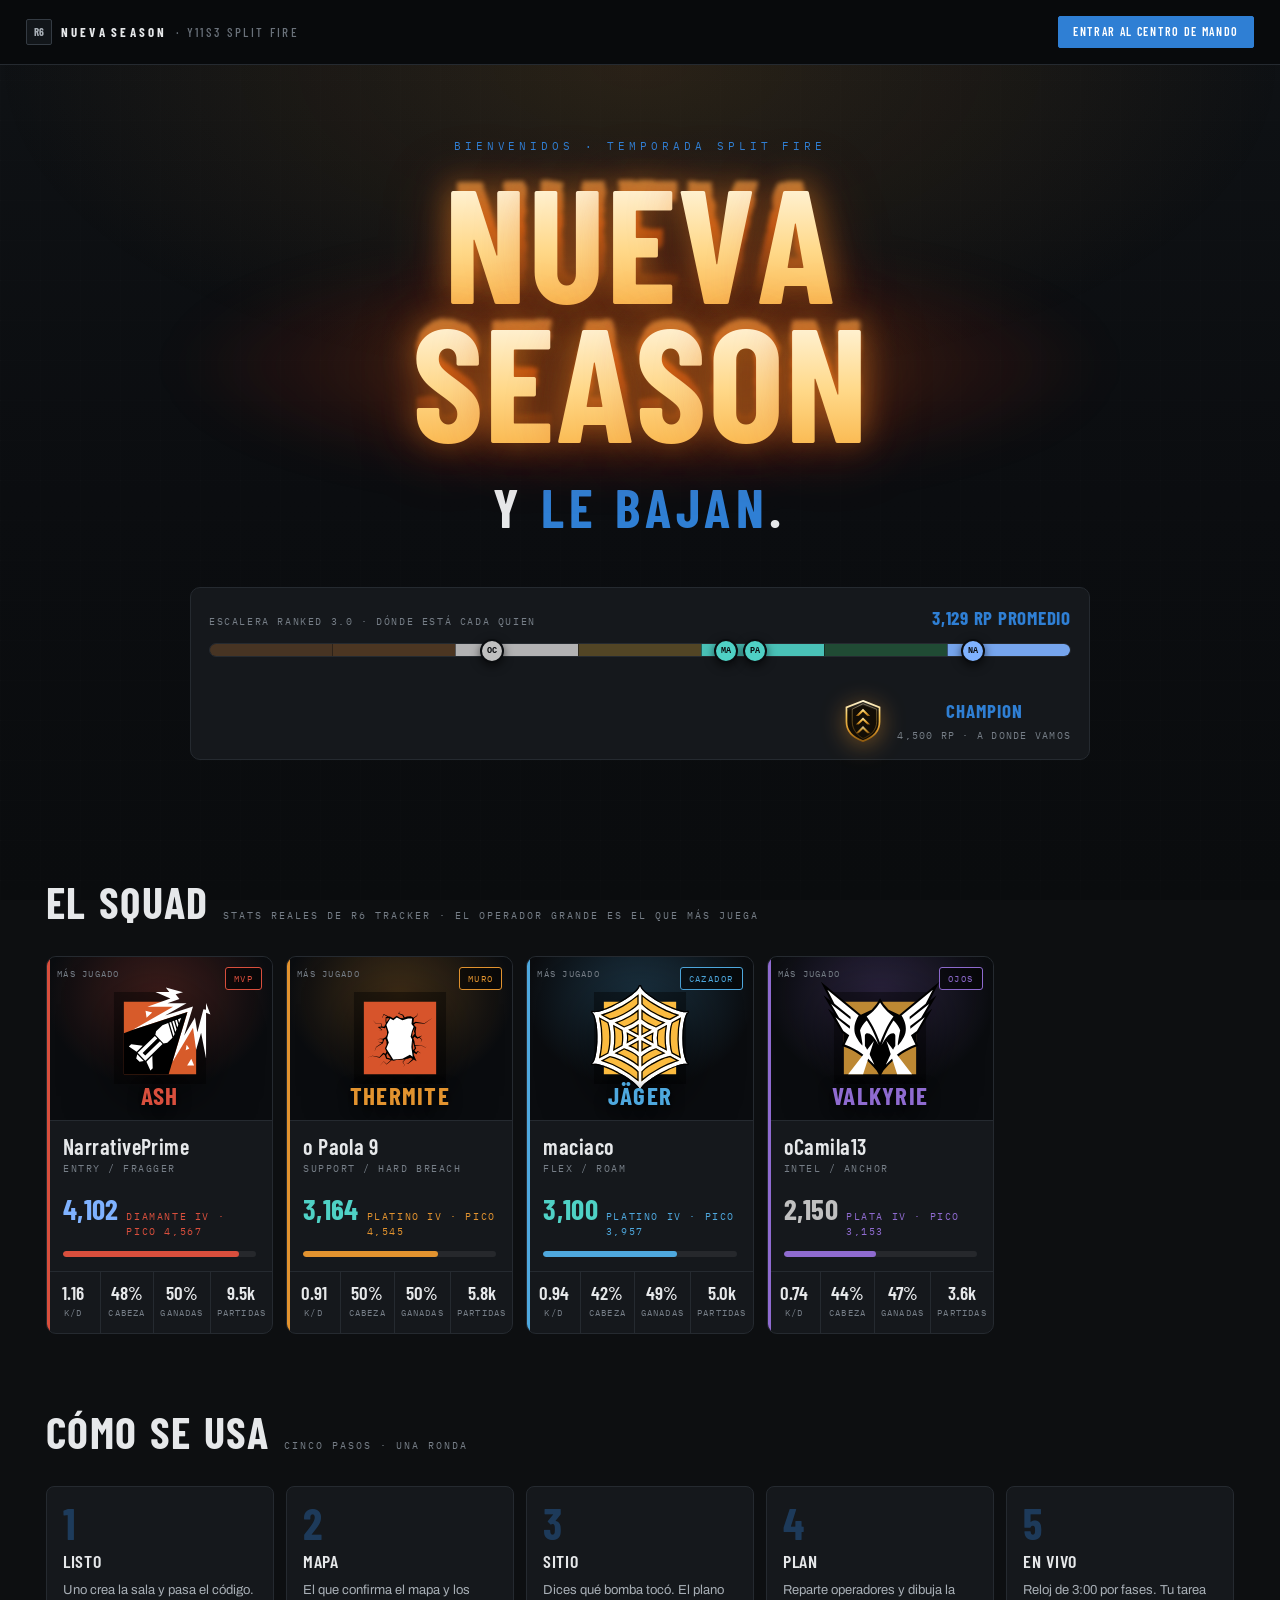
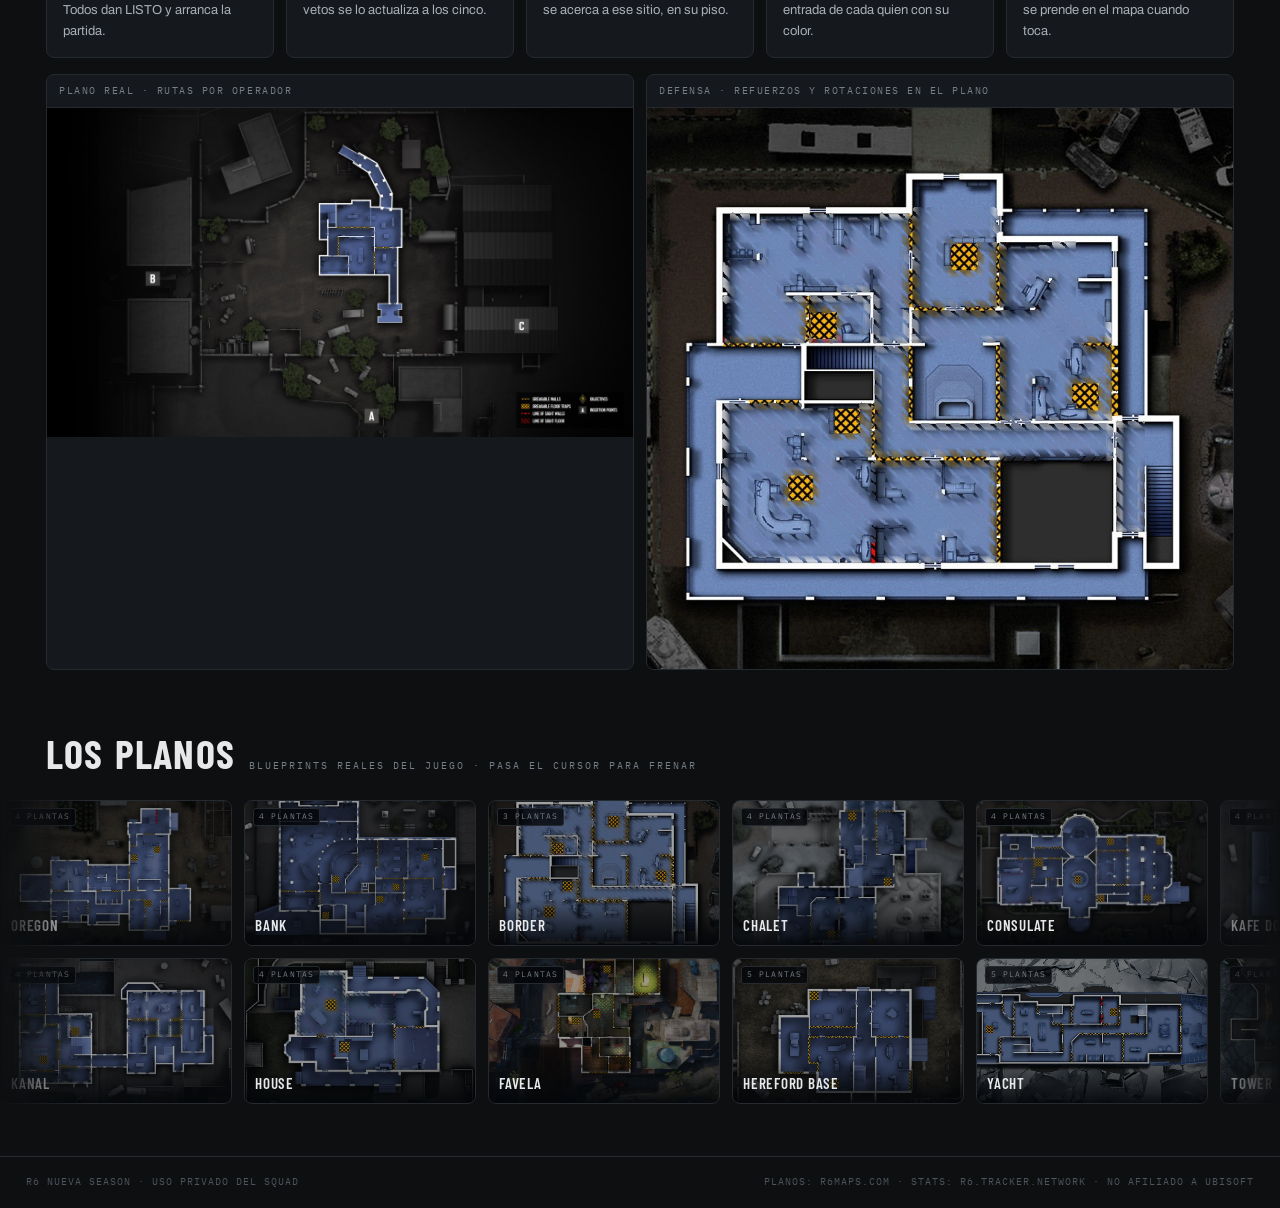
==== commit 35ef6fc6: "Titulo en fuego, escalera real de R6, cinta de planos y pantalla de inicio - NUEVA SEASON en llamas:" ====
--- a/index.html
+++ b/index.html
@@ -6,7 +6,7 @@
 <title>R6 NUEVA SEASON · Y le bajan</title>
 <link rel="icon" href="data:image/svg+xml,<svg xmlns='http://www.w3.org/2000/svg' viewBox='0 0 32 32'><rect width='32' height='32' rx='4' fill='%230a0b0d'/><text x='16' y='22' font-family='monospace' font-weight='700' font-size='15' fill='%23e2932f' text-anchor='middle'>R6</text></svg>">
 <link rel="preconnect" href="https://fonts.googleapis.com"><link rel="preconnect" href="https://fonts.gstatic.com" crossorigin><link href="https://fonts.googleapis.com/css2?family=Barlow+Condensed:wght@500;600;700&family=Saira+Condensed:wght@500;600;700&family=Oswald:wght@400;500;600&family=Archivo:wght@400;500;600&family=IBM+Plex+Mono:wght@400;500;600&display=swap" rel="stylesheet">
-<link rel="stylesheet" href="css/base.css?v=1788490520">
+<link rel="stylesheet" href="css/base.css?v=1788491036">
 <style>
 .wrap{max-width:1240px;margin:0 auto;padding:0 26px}
 header.top{display:flex;align-items:center;justify-content:space-between;padding:16px 26px;border-bottom:1px solid var(--line);position:sticky;top:0;background:rgba(8,10,12,.92);backdrop-filter:blur(8px);z-index:20}
@@ -15,11 +15,31 @@
 .hero{position:relative;text-align:center;padding:74px 26px 54px;overflow:hidden}
 .hero::before{content:"";position:absolute;inset:0;background:radial-gradient(70% 60% at 50% 0%,rgba(226,147,47,.13),transparent 72%);pointer-events:none}
 .hero .kick{font-family:var(--mono);font-size:11px;letter-spacing:.36em;text-transform:uppercase;color:var(--acc);margin-bottom:16px}
-.hero h1{font-family:var(--disp);font-weight:700;line-height:.88;letter-spacing:-.01em;margin:0;
-  font-size:clamp(52px,13vw,166px);text-transform:uppercase;
-  background:linear-gradient(180deg,#fff 8%,var(--ink) 46%,var(--mute) 108%);-webkit-background-clip:text;background-clip:text;color:transparent}
-.hero h1 span{display:block}
-.hero h1 span:nth-child(2){color:transparent;background:linear-gradient(180deg,var(--acc) 6%,#a35f14 96%);-webkit-background-clip:text;background-clip:text}
+/* titulo en llamas: gradiente que sube + brasa detras + temblor de la llama */
+.fuego{font-family:var(--disp);font-weight:700;line-height:.86;letter-spacing:.005em;margin:0;
+  font-size:clamp(50px,12.6vw,164px);text-transform:uppercase;position:relative;z-index:1}
+.fuego .ln{display:block;position:relative}
+.fuego i{display:inline-block;font-style:normal;position:relative;
+  background:linear-gradient(180deg,#fff8e6 0%,#ffd98a 22%,#f7a52c 48%,#e2621a 72%,#a02a08 100%);
+  background-size:100% 260%;-webkit-background-clip:text;background-clip:text;color:transparent;
+  animation:lamer 2.6s ease-in-out infinite, brotar .75s cubic-bezier(.2,.7,.3,1) both;
+  filter:drop-shadow(0 -6px 16px rgba(255,150,40,.5)) drop-shadow(0 4px 30px rgba(190,50,10,.35))}
+.fuego .ln:nth-child(2) i{animation-duration:3.1s,.75s}
+@keyframes lamer{0%,100%{background-position:50% 78%}50%{background-position:50% 26%}}
+@keyframes brotar{from{opacity:0;transform:translateY(26px) scaleY(.7)}to{opacity:1;transform:none}}
+.fuego i:nth-child(1){animation-delay:0s,.02s}.fuego i:nth-child(2){animation-delay:.14s,.08s}
+.fuego i:nth-child(3){animation-delay:.28s,.14s}.fuego i:nth-child(4){animation-delay:.42s,.20s}
+.fuego i:nth-child(5){animation-delay:.56s,.26s}.fuego i:nth-child(6){animation-delay:.70s,.32s}
+/* la brasa que respira detras */
+.fuego::before{content:"";position:absolute;left:50%;top:52%;width:112%;height:150%;transform:translate(-50%,-50%);
+  background:radial-gradient(46% 40% at 50% 62%,rgba(255,132,26,.30),rgba(190,40,10,.12) 52%,transparent 74%);
+  filter:blur(20px);z-index:-1;animation:respira 3.4s ease-in-out infinite}
+@keyframes respira{0%,100%{opacity:.72;transform:translate(-50%,-50%) scale(1)}50%{opacity:1;transform:translate(-50%,-50%) scale(1.06)}}
+/* lengua de llama: copia del texto, desplazada por turbulencia, detras */
+.fuego .ln::after{content:attr(data-t);position:absolute;left:0;right:0;top:-.06em;
+  background:linear-gradient(180deg,#ffca6b,#ff6a12 46%,rgba(150,25,5,0) 96%);-webkit-background-clip:text;background-clip:text;color:transparent;
+  filter:url(#llama) blur(2px);opacity:.65;z-index:-1;pointer-events:none}
+@media(prefers-reduced-motion:reduce){.fuego i,.fuego::before{animation:none}.fuego .ln::after{display:none}}
 .hero .bajan{font-family:var(--disp);font-weight:700;text-transform:uppercase;font-size:clamp(22px,4.6vw,54px);letter-spacing:.10em;margin:20px 0 0;color:var(--ink)}
 .hero .bajan i{font-style:normal;color:var(--acc)}
 .hero p{max-width:640px;margin:22px auto 0;font-size:16px;line-height:1.62;color:var(--ink2)}
@@ -29,13 +49,26 @@
 .hero>*{animation:riseIn .7s cubic-bezier(.2,.7,.3,1) both}
 .hero .kick{animation-delay:.02s}.hero h1{animation-delay:.10s}.hero .bajan{animation-delay:.26s}.hero p{animation-delay:.38s}.hero .cta{animation-delay:.48s}
 
-/* barra colectiva a Champion */
-.goal{max-width:760px;margin:38px auto 0;border:1px solid var(--line);border-radius:8px;background:var(--panel);padding:16px 18px}
-.goal .gh{display:flex;justify-content:space-between;align-items:baseline;font-family:var(--mono);font-size:10px;letter-spacing:.16em;text-transform:uppercase;color:var(--dim);margin-bottom:10px}
+/* barra: escalera real de Ranked 3.0 */
+.goal{max-width:900px;margin:40px auto 0;border:1px solid var(--line);border-radius:10px;background:var(--panel);padding:16px 18px 14px}
+.goal .gh{display:flex;justify-content:space-between;align-items:baseline;font-family:var(--mono);font-size:10px;letter-spacing:.16em;text-transform:uppercase;color:var(--dim);margin-bottom:12px}
 .goal .gh b{font-family:var(--disp);font-size:19px;letter-spacing:.04em;color:var(--acc)}
-.goal .bar{height:9px;border-radius:5px;background:rgba(255,255,255,.07);overflow:hidden}
-.goal .bar i{display:block;height:100%;background:linear-gradient(90deg,var(--acc),#f0b45c);border-radius:5px;width:0;transition:width 1.5s cubic-bezier(.2,.7,.3,1)}
-.goal .gf{display:flex;justify-content:space-between;font-family:var(--mono);font-size:10px;letter-spacing:.12em;color:var(--mute);margin-top:8px;text-transform:uppercase}
+.lad{position:relative;padding-bottom:34px}
+.tiers{display:flex;height:14px;border-radius:7px;overflow:hidden;border:1px solid var(--line)}
+.tiers span{position:relative;flex:1 1 0;background:var(--c);opacity:.30;transition:opacity .3s}
+.tiers span.hay{opacity:.92}
+.tiers span+span{border-left:1px solid rgba(0,0,0,.5)}
+.tiers em{position:absolute;left:0;right:0;top:19px;font-style:normal;font-family:var(--mono);font-size:8px;letter-spacing:.1em;
+  text-transform:uppercase;color:var(--mute);text-align:center;white-space:nowrap;overflow:hidden}
+.pins{position:absolute;left:0;right:0;top:-4px;height:22px}
+.pins b{position:absolute;transform:translateX(-50%);width:24px;height:24px;border-radius:50%;border:2px solid #0a0c0f;
+  display:grid;place-items:center;font-family:var(--mono);font-size:8.5px;font-weight:600;color:#0a0c0f;letter-spacing:0;
+  box-shadow:0 3px 10px rgba(0,0,0,.6);animation:pinIn .8s cubic-bezier(.2,.7,.3,1) both;left:0}
+@keyframes pinIn{from{opacity:0;transform:translateX(-50%) translateY(-12px) scale(.6)}to{opacity:1}}
+.champ{display:flex;align-items:center;gap:11px;justify-content:flex-end;margin-top:6px}
+.champ img{filter:drop-shadow(0 4px 12px rgba(226,147,47,.45))}
+.champ b{display:block;font-family:var(--disp);font-size:19px;letter-spacing:.05em;text-transform:uppercase;color:var(--acc)}
+.champ small{font-family:var(--mono);font-size:9.5px;letter-spacing:.13em;text-transform:uppercase;color:var(--dim)}
 
 /* ---------- 2. el squad ---------- */
 .sec{padding:56px 0 10px}
@@ -82,7 +115,27 @@
 .shot{border:1px solid var(--line);border-radius:8px;overflow:hidden;background:var(--panel)}
 .shot .ph{padding:9px 12px;border-bottom:1px solid var(--line);font-family:var(--mono);font-size:9.5px;letter-spacing:.16em;text-transform:uppercase;color:var(--dim)}
 .shot img{display:block;width:100%;height:auto}
-footer{margin-top:60px;padding:18px 26px;border-top:1px solid var(--line);font-family:var(--mono);font-size:10px;letter-spacing:.1em;text-transform:uppercase;color:var(--mute);display:flex;justify-content:space-between;flex-wrap:wrap;gap:8px}
+
+/* ---------- 4. cinta infinita de planos ---------- */
+.cinta{padding:44px 0 8px;overflow:hidden}
+.cinta .hd{max-width:1240px;margin:0 auto 18px;padding:0 26px;display:flex;align-items:baseline;gap:14px;flex-wrap:wrap}
+.cinta .hd h2{font-family:var(--disp);font-weight:700;text-transform:uppercase;font-size:clamp(24px,3.6vw,40px);letter-spacing:.03em;margin:0}
+.cinta .hd small{font-family:var(--mono);font-size:10px;letter-spacing:.2em;text-transform:uppercase;color:var(--dim)}
+.riel{position:relative;-webkit-mask-image:linear-gradient(90deg,transparent,#000 7%,#000 93%,transparent);mask-image:linear-gradient(90deg,transparent,#000 7%,#000 93%,transparent)}
+.riel .via{display:flex;gap:12px;width:max-content;animation:correr 84s linear infinite}
+.riel:hover .via{animation-play-state:paused}
+.riel+.riel{margin-top:12px}
+.riel.rev .via{animation-direction:reverse;animation-duration:98s}
+@keyframes correr{from{transform:translateX(0)}to{transform:translateX(-50%)}}
+.plano{position:relative;flex:0 0 auto;width:232px;height:146px;border:1px solid var(--line);border-radius:8px;overflow:hidden;background:#0a0c0f}
+.plano img{width:100%;height:100%;object-fit:cover;opacity:.62;transition:opacity .35s,transform .5s cubic-bezier(.2,.7,.3,1)}
+.plano:hover img{opacity:1;transform:scale(1.05)}
+.plano .nm{position:absolute;left:0;right:0;bottom:0;padding:16px 10px 8px;font-family:var(--disp);font-weight:600;font-size:15px;
+  letter-spacing:.05em;text-transform:uppercase;color:var(--ink);background:linear-gradient(180deg,transparent,rgba(4,6,9,.92))}
+.plano .fl{position:absolute;top:7px;left:8px;font-family:var(--mono);font-size:8px;letter-spacing:.14em;text-transform:uppercase;
+  color:var(--dim);background:rgba(4,6,9,.8);border:1px solid var(--line);border-radius:3px;padding:2px 5px}
+@media(prefers-reduced-motion:reduce){.riel .via{animation:none}.riel{overflow-x:auto}}
+footer{margin-top:44px;padding:18px 26px;border-top:1px solid var(--line);font-family:var(--mono);font-size:10px;letter-spacing:.1em;text-transform:uppercase;color:var(--mute);display:flex;justify-content:space-between;flex-wrap:wrap;gap:8px}
 @media(max-width:700px){.mem .st b{font-size:16px}.hero{padding:52px 20px 40px}}
 </style>
 </head>
@@ -95,14 +148,22 @@
 
 <section class="hero">
   <div class="kick">Bienvenidos · temporada Split Fire</div>
-  <h1 class="h-disp"><span>Nueva</span><span>Season</span></h1>
+  <h1 class="fuego" aria-label="Nueva Season">
+    <span class="ln" data-t="Nueva"><i>N</i><i>U</i><i>E</i><i>V</i><i>A</i></span>
+    <span class="ln" data-t="Season"><i>S</i><i>E</i><i>A</i><i>S</i><i>O</i><i>N</i></span>
+  </h1>
+  <svg width="0" height="0" style="position:absolute" aria-hidden="true"><filter id="llama">
+    <feTurbulence type="fractalNoise" baseFrequency="0.022 0.055" numOctaves="3" seed="7" result="ruido">
+      <animate attributeName="baseFrequency" dur="9s" values="0.022 0.055;0.03 0.08;0.022 0.055" repeatCount="indefinite"/>
+    </feTurbulence>
+    <feDisplacementMap in="SourceGraphic" in2="ruido" scale="5" xChannelSelector="R" yChannelSelector="G"/>
+  </filter></svg>
   <div class="bajan">Y <i>le bajan</i>.</div>
-  <p>Esta season va a ser diferente. Llegamos a <b>Champion</b> — no de suerte: con plan de entrada antes de cada ronda, sitio decidido, operadores repartidos y los cinco viendo lo mismo. Tenemos el squad. Ahora tenemos el centro de mando.</p>
-  <div class="cta"><a class="btn p" href="app.html">Empezar ranked</a><a class="btn" href="#squad">Ver al squad</a></div>
+
   <div class="goal">
-    <div class="gh"><span>El squad rumbo a Champion</span><b id="gPct">—</b></div>
-    <div class="bar"><i id="gBar"></i></div>
-    <div class="gf"><span id="gNow">—</span><span>Champion · 4,500 RP</span></div>
+    <div class="gh"><span>Escalera Ranked 3.0 · dónde está cada quien</span><b id="gPct">—</b></div>
+    <div class="lad" id="lad"><div class="tiers" id="tiers"></div><div class="pins" id="pins"></div></div>
+    <div class="champ"><img src="img/ui/champion.svg" alt="" width="46" height="46"><div><b>Champion</b><small>4,500 RP · a donde vamos</small></div></div>
   </div>
 </section>
 
@@ -128,14 +189,22 @@
   </section>
 </div>
 
+
+<section class="cinta">
+  <div class="hd"><h2 class="h-disp" data-fx>Los planos</h2><small>Blueprints reales del juego · pasa el cursor para frenar</small></div>
+  <div class="riel"><div class="via" id="via1"></div></div>
+  <div class="riel rev"><div class="via" id="via2"></div></div>
+</section>
+
 <footer><span>R6 Nueva Season · uso privado del squad</span><span>Planos: r6maps.com · Stats: r6.tracker.network · No afiliado a Ubisoft</span></footer>
 
-<script src="js/store.js?v=1788490520"></script>
-<script src="js/fx.js?v=1788490520"></script>
-<script src="js/theme.js?v=1788490520"></script>
-<script src="js/data-ops.js?v=1788490520"></script>
-<script src="js/data-squad.js?v=1788490520"></script>
-<script src="js/data-ranks.js?v=1788490520"></script>
+<script src="js/store.js?v=1788491036"></script>
+<script src="js/fx.js?v=1788491036"></script>
+<script src="js/theme.js?v=1788491036"></script>
+<script src="js/data-ops.js?v=1788491036"></script>
+<script src="js/data-squad.js?v=1788491036"></script>
+<script src="js/data-ranks.js?v=1788491036"></script>
+<script src="js/data-maps.js?v=1788491036"></script>
 <script>
 (() => {
   const E = Store.esc, CHAMP = 4500;
@@ -172,19 +241,53 @@
     document.getElementById('roster').appendChild(el);
   });
 
+  // Escalera real de Ranked 3.0: un tramo por rango, con cada quien clavado en su RP.
+  // 7 tramos de 500 RP (Cobre → Diamante). Champion es la meta, va como escudo al final.
+  const BASE = (RANKS.base && RANKS.base[3]) || 1000, TOP = 4500;
+  const T = RANKS.tiers.slice(0, 7);
+  const tiers = document.getElementById('tiers'), pins = document.getElementById('pins');
+  T.forEach(t => { const sp = document.createElement('span'); sp.style.setProperty('--c', t.c); sp.innerHTML = `<em>${t.n}</em>`; tiers.appendChild(sp); });
+  const pos = rp => Math.max(0, Math.min(100, (rp - BASE) / (TOP - BASE) * 100));
+  // los pines no se enciman: si dos caen a menos de un pin de distancia, se apartan
+  const anchoPin = 24 / (document.querySelector('.lad').clientWidth || 860) * 100 + .6;
+  const gente = R.filter(p => p.stats).map(p => ({ p, rp: rpDe(p.stats), x: pos(rpDe(p.stats)) })).sort((a, b) => a.x - b.x);
+  for (let k = 1; k < gente.length; k++) if (gente[k].x - gente[k - 1].x < anchoPin) gente[k].x = gente[k - 1].x + anchoPin;
+  const sobra = gente.length ? gente[gente.length - 1].x - 100 : 0;
+  if (sobra > 0) gente.forEach(g => { g.x -= sobra; });
+  gente.forEach(({ p, rp, x }, i) => {
+    const r = rango(rp);
+    const b = document.createElement('b');
+    b.style.left = x + '%'; b.style.background = r ? r.color : 'var(--acc)';
+    b.style.animationDelay = (.2 + i * .12) + 's';
+    b.textContent = (p.nick || p.id).replace(/^o\s+/i, '').slice(0, 2).toUpperCase();
+    b.title = `${p.nick} · ${rp.toLocaleString('es-MX')} RP · ${r ? r.label : ''}`;
+    pins.appendChild(b);
+    const seg = tiers.children[r ? r.t : 0]; if (seg) seg.classList.add('hay');
+  });
   const con = R.filter(p => p.stats);
   const prom = con.reduce((a, p) => a + rpDe(p.stats), 0) / Math.max(con.length, 1);
-  const pct = Math.max(3, Math.min(100, Math.round(prom / CHAMP * 100)));
-  document.getElementById('gNow').textContent = `Promedio del squad · ${Math.round(prom).toLocaleString('es-MX')} RP`;
-  document.getElementById('gPct').textContent = pct + '%';
-
-  // las barras crecen al entrar en pantalla
-  const crece = () => { document.getElementById('gBar').style.width = pct + '%';
-    document.querySelectorAll('.gs i').forEach(i => { i.style.width = i.dataset.w + '%'; }); };
+  document.getElementById('gPct').textContent = Math.round(prom).toLocaleString('es-MX') + ' RP promedio';
+
+
+  // cinta infinita: cada mapa con su plano real, en dos rieles que corren al reves
+  (async () => {
+    let MAN = {}; try { MAN = await (await fetch('js/floors-manifest.json')).json(); } catch (e) {}
+    const lista = (window.MAPS || []).filter(m => (MAN[m.id] || []).length).map(m => {
+      const fs = MAN[m.id], f = fs[Math.min(1, fs.length - 1)];
+      return { n: m.n, src: f.src, fl: fs.length + (fs.length === 1 ? ' planta' : ' plantas'), pool: m.pool };
+    });
+    if (!lista.length) { document.querySelector('.cinta').remove(); return; }
+    const mitad = Math.ceil(lista.length / 2);
+    const tarjeta = m => `<a class="plano" href="app.html" title="${E(m.n)}"><img src="${E(m.src)}" loading="lazy" alt=""><span class="fl">${E(m.fl)}</span><span class="nm">${E(m.n)}</span></a>`;
+    const llena = (id, arr) => { const h = arr.map(tarjeta).join(''); document.getElementById(id).innerHTML = h + h; };
+    llena('via1', lista.slice(0, mitad));
+    llena('via2', lista.slice(mitad).concat(lista.slice(0, 2)));
+  })();
+
+  const crece = () => { document.querySelectorAll('.gs i').forEach(i => { i.style.width = i.dataset.w + '%'; }); };
   if ('IntersectionObserver' in window) {
     const io = new IntersectionObserver(e => { if (e.some(x => x.isIntersecting)) { crece(); io.disconnect(); } }, { threshold: .2 });
-    io.observe(document.querySelector('.goal'));
-    setTimeout(crece, 1200);
+    io.observe(document.querySelector('.roster')); setTimeout(crece, 1400);
   } else setTimeout(crece, 300);
 })();
 </script>
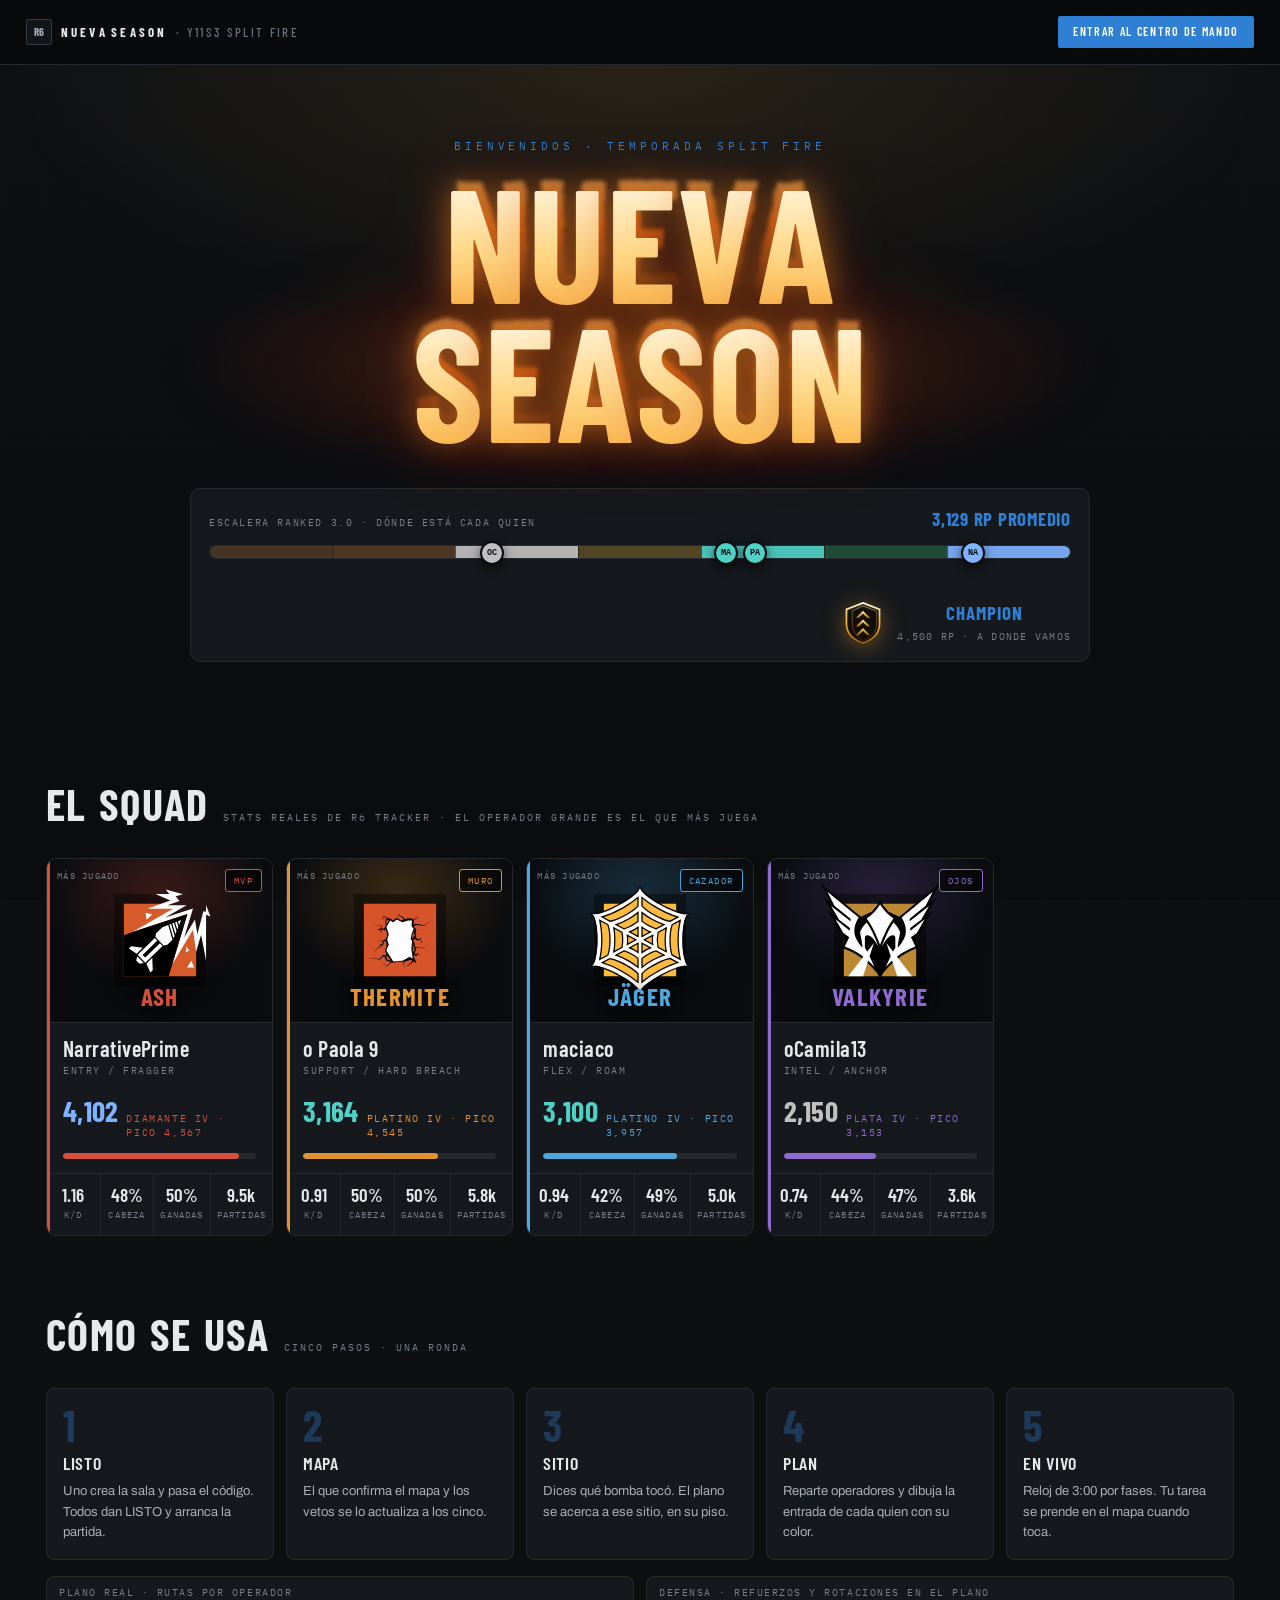
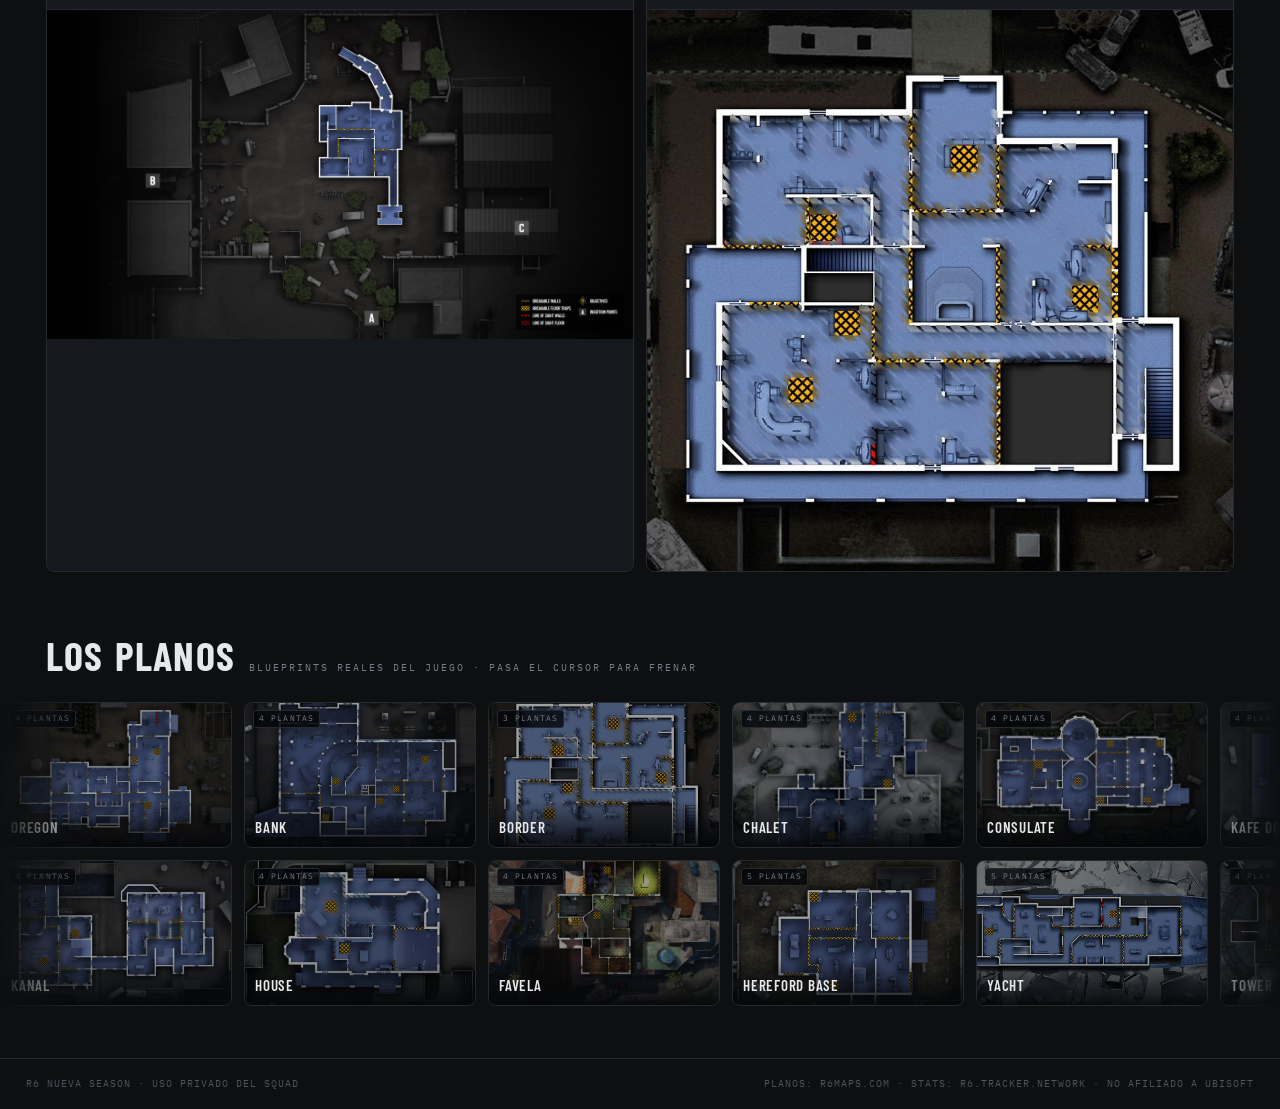
==== commit 834579d7: "Fuera 'Y le bajan' del landing y de la pantalla de inicio Tambien salen las reglas del hero del land" ====
--- a/index.html
+++ b/index.html
@@ -3,10 +3,10 @@
 <head>
 <meta charset="utf-8">
 <meta name="viewport" content="width=device-width,initial-scale=1">
-<title>R6 NUEVA SEASON · Y le bajan</title>
+<title>R6 NUEVA SEASON · Centro de mando del squad</title>
 <link rel="icon" href="data:image/svg+xml,<svg xmlns='http://www.w3.org/2000/svg' viewBox='0 0 32 32'><rect width='32' height='32' rx='4' fill='%230a0b0d'/><text x='16' y='22' font-family='monospace' font-weight='700' font-size='15' fill='%23e2932f' text-anchor='middle'>R6</text></svg>">
 <link rel="preconnect" href="https://fonts.googleapis.com"><link rel="preconnect" href="https://fonts.gstatic.com" crossorigin><link href="https://fonts.googleapis.com/css2?family=Barlow+Condensed:wght@500;600;700&family=Saira+Condensed:wght@500;600;700&family=Oswald:wght@400;500;600&family=Archivo:wght@400;500;600&family=IBM+Plex+Mono:wght@400;500;600&display=swap" rel="stylesheet">
-<link rel="stylesheet" href="css/base.css?v=1788491036">
+<link rel="stylesheet" href="css/base.css?v=1788491297">
 <style>
 .wrap{max-width:1240px;margin:0 auto;padding:0 26px}
 header.top{display:flex;align-items:center;justify-content:space-between;padding:16px 26px;border-bottom:1px solid var(--line);position:sticky;top:0;background:rgba(8,10,12,.92);backdrop-filter:blur(8px);z-index:20}
@@ -40,14 +40,12 @@
   background:linear-gradient(180deg,#ffca6b,#ff6a12 46%,rgba(150,25,5,0) 96%);-webkit-background-clip:text;background-clip:text;color:transparent;
   filter:url(#llama) blur(2px);opacity:.65;z-index:-1;pointer-events:none}
 @media(prefers-reduced-motion:reduce){.fuego i,.fuego::before{animation:none}.fuego .ln::after{display:none}}
-.hero .bajan{font-family:var(--disp);font-weight:700;text-transform:uppercase;font-size:clamp(22px,4.6vw,54px);letter-spacing:.10em;margin:20px 0 0;color:var(--ink)}
-.hero .bajan i{font-style:normal;color:var(--acc)}
 .hero p{max-width:640px;margin:22px auto 0;font-size:16px;line-height:1.62;color:var(--ink2)}
 .hero .cta{display:flex;gap:10px;justify-content:center;margin-top:30px;flex-wrap:wrap}
 .hero .cta .btn{height:46px;padding:0 26px;font-size:12px}
 @keyframes riseIn{from{opacity:0;transform:translateY(22px)}to{opacity:1;transform:none}}
 .hero>*{animation:riseIn .7s cubic-bezier(.2,.7,.3,1) both}
-.hero .kick{animation-delay:.02s}.hero h1{animation-delay:.10s}.hero .bajan{animation-delay:.26s}.hero p{animation-delay:.38s}.hero .cta{animation-delay:.48s}
+.hero .kick{animation-delay:.02s}.hero h1{animation-delay:.10s}
 
 /* barra: escalera real de Ranked 3.0 */
 .goal{max-width:900px;margin:40px auto 0;border:1px solid var(--line);border-radius:10px;background:var(--panel);padding:16px 18px 14px}
@@ -158,7 +156,6 @@
     </feTurbulence>
     <feDisplacementMap in="SourceGraphic" in2="ruido" scale="5" xChannelSelector="R" yChannelSelector="G"/>
   </filter></svg>
-  <div class="bajan">Y <i>le bajan</i>.</div>
 
   <div class="goal">
     <div class="gh"><span>Escalera Ranked 3.0 · dónde está cada quien</span><b id="gPct">—</b></div>
@@ -198,13 +195,13 @@
 
 <footer><span>R6 Nueva Season · uso privado del squad</span><span>Planos: r6maps.com · Stats: r6.tracker.network · No afiliado a Ubisoft</span></footer>
 
-<script src="js/store.js?v=1788491036"></script>
-<script src="js/fx.js?v=1788491036"></script>
-<script src="js/theme.js?v=1788491036"></script>
-<script src="js/data-ops.js?v=1788491036"></script>
-<script src="js/data-squad.js?v=1788491036"></script>
-<script src="js/data-ranks.js?v=1788491036"></script>
-<script src="js/data-maps.js?v=1788491036"></script>
+<script src="js/store.js?v=1788491297"></script>
+<script src="js/fx.js?v=1788491297"></script>
+<script src="js/theme.js?v=1788491297"></script>
+<script src="js/data-ops.js?v=1788491297"></script>
+<script src="js/data-squad.js?v=1788491297"></script>
+<script src="js/data-ranks.js?v=1788491297"></script>
+<script src="js/data-maps.js?v=1788491297"></script>
 <script>
 (() => {
   const E = Store.esc, CHAMP = 4500;
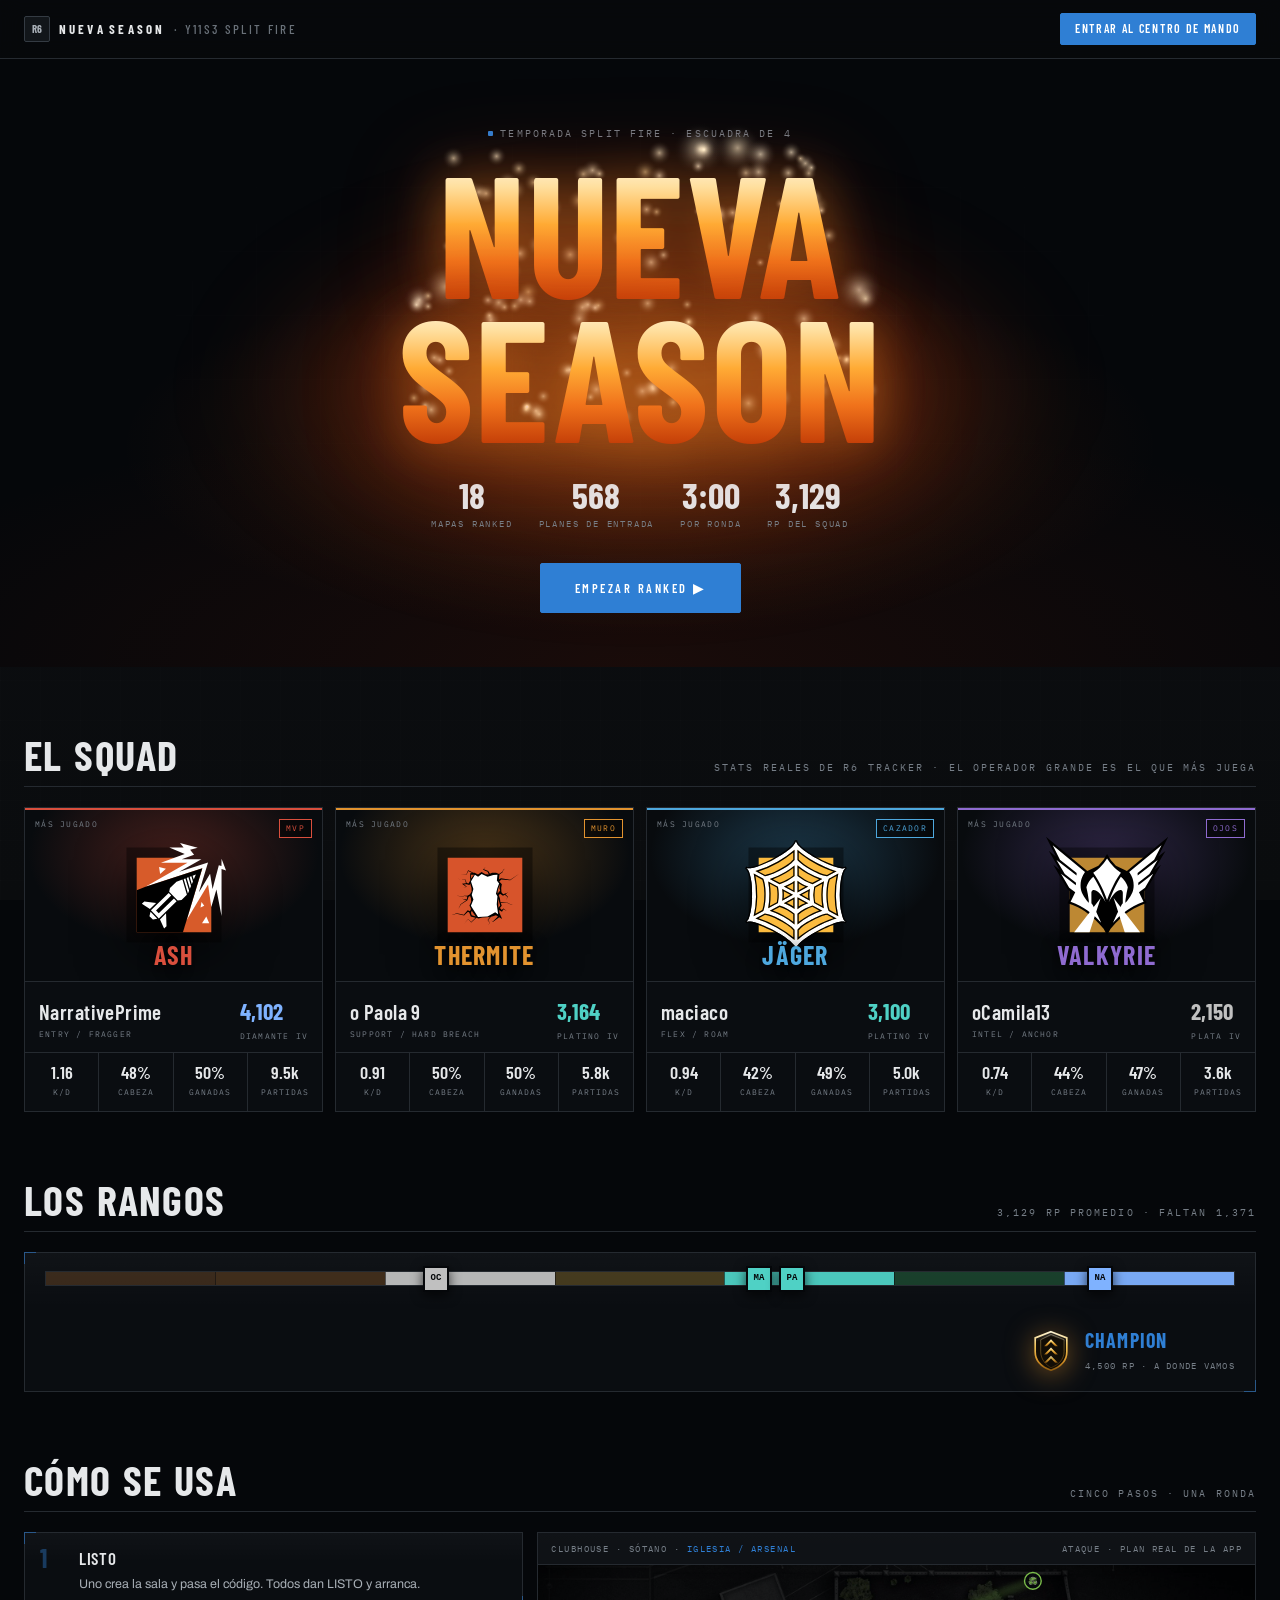
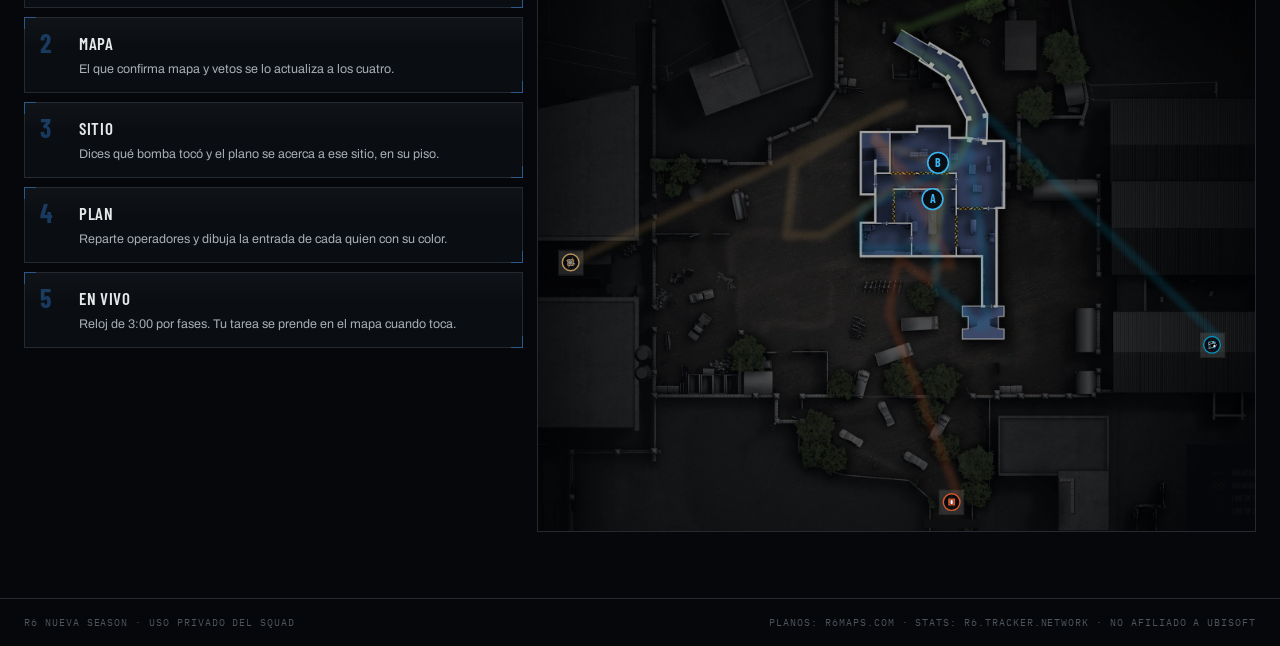
==== commit 1e47c96b: "Landing nueva estilo gaming: fuego de verdad, sin cinta, plan real alineado - el titulo ahora arde: " ====
--- a/index.html
+++ b/index.html
@@ -6,286 +6,371 @@
 <title>R6 NUEVA SEASON · Centro de mando del squad</title>
 <link rel="icon" href="data:image/svg+xml,<svg xmlns='http://www.w3.org/2000/svg' viewBox='0 0 32 32'><rect width='32' height='32' rx='4' fill='%230a0b0d'/><text x='16' y='22' font-family='monospace' font-weight='700' font-size='15' fill='%23e2932f' text-anchor='middle'>R6</text></svg>">
 <link rel="preconnect" href="https://fonts.googleapis.com"><link rel="preconnect" href="https://fonts.gstatic.com" crossorigin><link href="https://fonts.googleapis.com/css2?family=Barlow+Condensed:wght@500;600;700&family=Saira+Condensed:wght@500;600;700&family=Oswald:wght@400;500;600&family=Archivo:wght@400;500;600&family=IBM+Plex+Mono:wght@400;500;600&display=swap" rel="stylesheet">
-<link rel="stylesheet" href="css/base.css?v=1788491297">
+<link rel="stylesheet" href="css/base.css?v=1788492111">
 <style>
-.wrap{max-width:1240px;margin:0 auto;padding:0 26px}
-header.top{display:flex;align-items:center;justify-content:space-between;padding:16px 26px;border-bottom:1px solid var(--line);position:sticky;top:0;background:rgba(8,10,12,.92);backdrop-filter:blur(8px);z-index:20}
-
-/* ---------- 1. bienvenida ---------- */
-.hero{position:relative;text-align:center;padding:74px 26px 54px;overflow:hidden}
-.hero::before{content:"";position:absolute;inset:0;background:radial-gradient(70% 60% at 50% 0%,rgba(226,147,47,.13),transparent 72%);pointer-events:none}
-.hero .kick{font-family:var(--mono);font-size:11px;letter-spacing:.36em;text-transform:uppercase;color:var(--acc);margin-bottom:16px}
-/* titulo en llamas: gradiente que sube + brasa detras + temblor de la llama */
-.fuego{font-family:var(--disp);font-weight:700;line-height:.86;letter-spacing:.005em;margin:0;
-  font-size:clamp(50px,12.6vw,164px);text-transform:uppercase;position:relative;z-index:1}
-.fuego .ln{display:block;position:relative}
-.fuego i{display:inline-block;font-style:normal;position:relative;
-  background:linear-gradient(180deg,#fff8e6 0%,#ffd98a 22%,#f7a52c 48%,#e2621a 72%,#a02a08 100%);
-  background-size:100% 260%;-webkit-background-clip:text;background-clip:text;color:transparent;
-  animation:lamer 2.6s ease-in-out infinite, brotar .75s cubic-bezier(.2,.7,.3,1) both;
-  filter:drop-shadow(0 -6px 16px rgba(255,150,40,.5)) drop-shadow(0 4px 30px rgba(190,50,10,.35))}
-.fuego .ln:nth-child(2) i{animation-duration:3.1s,.75s}
-@keyframes lamer{0%,100%{background-position:50% 78%}50%{background-position:50% 26%}}
-@keyframes brotar{from{opacity:0;transform:translateY(26px) scaleY(.7)}to{opacity:1;transform:none}}
-.fuego i:nth-child(1){animation-delay:0s,.02s}.fuego i:nth-child(2){animation-delay:.14s,.08s}
-.fuego i:nth-child(3){animation-delay:.28s,.14s}.fuego i:nth-child(4){animation-delay:.42s,.20s}
-.fuego i:nth-child(5){animation-delay:.56s,.26s}.fuego i:nth-child(6){animation-delay:.70s,.32s}
-/* la brasa que respira detras */
-.fuego::before{content:"";position:absolute;left:50%;top:52%;width:112%;height:150%;transform:translate(-50%,-50%);
-  background:radial-gradient(46% 40% at 50% 62%,rgba(255,132,26,.30),rgba(190,40,10,.12) 52%,transparent 74%);
-  filter:blur(20px);z-index:-1;animation:respira 3.4s ease-in-out infinite}
-@keyframes respira{0%,100%{opacity:.72;transform:translate(-50%,-50%) scale(1)}50%{opacity:1;transform:translate(-50%,-50%) scale(1.06)}}
-/* lengua de llama: copia del texto, desplazada por turbulencia, detras */
-.fuego .ln::after{content:attr(data-t);position:absolute;left:0;right:0;top:-.06em;
-  background:linear-gradient(180deg,#ffca6b,#ff6a12 46%,rgba(150,25,5,0) 96%);-webkit-background-clip:text;background-clip:text;color:transparent;
-  filter:url(#llama) blur(2px);opacity:.65;z-index:-1;pointer-events:none}
-@media(prefers-reduced-motion:reduce){.fuego i,.fuego::before{animation:none}.fuego .ln::after{display:none}}
-.hero p{max-width:640px;margin:22px auto 0;font-size:16px;line-height:1.62;color:var(--ink2)}
-.hero .cta{display:flex;gap:10px;justify-content:center;margin-top:30px;flex-wrap:wrap}
-.hero .cta .btn{height:46px;padding:0 26px;font-size:12px}
-@keyframes riseIn{from{opacity:0;transform:translateY(22px)}to{opacity:1;transform:none}}
-.hero>*{animation:riseIn .7s cubic-bezier(.2,.7,.3,1) both}
-.hero .kick{animation-delay:.02s}.hero h1{animation-delay:.10s}
-
-/* barra: escalera real de Ranked 3.0 */
-.goal{max-width:900px;margin:40px auto 0;border:1px solid var(--line);border-radius:10px;background:var(--panel);padding:16px 18px 14px}
-.goal .gh{display:flex;justify-content:space-between;align-items:baseline;font-family:var(--mono);font-size:10px;letter-spacing:.16em;text-transform:uppercase;color:var(--dim);margin-bottom:12px}
-.goal .gh b{font-family:var(--disp);font-size:19px;letter-spacing:.04em;color:var(--acc)}
-.lad{position:relative;padding-bottom:34px}
-.tiers{display:flex;height:14px;border-radius:7px;overflow:hidden;border:1px solid var(--line)}
-.tiers span{position:relative;flex:1 1 0;background:var(--c);opacity:.30;transition:opacity .3s}
-.tiers span.hay{opacity:.92}
-.tiers span+span{border-left:1px solid rgba(0,0,0,.5)}
-.tiers em{position:absolute;left:0;right:0;top:19px;font-style:normal;font-family:var(--mono);font-size:8px;letter-spacing:.1em;
-  text-transform:uppercase;color:var(--mute);text-align:center;white-space:nowrap;overflow:hidden}
-.pins{position:absolute;left:0;right:0;top:-4px;height:22px}
-.pins b{position:absolute;transform:translateX(-50%);width:24px;height:24px;border-radius:50%;border:2px solid #0a0c0f;
-  display:grid;place-items:center;font-family:var(--mono);font-size:8.5px;font-weight:600;color:#0a0c0f;letter-spacing:0;
-  box-shadow:0 3px 10px rgba(0,0,0,.6);animation:pinIn .8s cubic-bezier(.2,.7,.3,1) both;left:0}
-@keyframes pinIn{from{opacity:0;transform:translateX(-50%) translateY(-12px) scale(.6)}to{opacity:1}}
-.champ{display:flex;align-items:center;gap:11px;justify-content:flex-end;margin-top:6px}
-.champ img{filter:drop-shadow(0 4px 12px rgba(226,147,47,.45))}
-.champ b{display:block;font-family:var(--disp);font-size:19px;letter-spacing:.05em;text-transform:uppercase;color:var(--acc)}
-.champ small{font-family:var(--mono);font-size:9.5px;letter-spacing:.13em;text-transform:uppercase;color:var(--dim)}
-
-/* ---------- 2. el squad ---------- */
-.sec{padding:56px 0 10px}
-.sec .hd{display:flex;align-items:baseline;gap:14px;margin-bottom:22px;flex-wrap:wrap}
-.sec .hd h2{font-family:var(--disp);font-weight:700;text-transform:uppercase;font-size:clamp(26px,4vw,44px);letter-spacing:.03em;margin:0}
-.sec .hd small{font-family:var(--mono);font-size:10px;letter-spacing:.2em;text-transform:uppercase;color:var(--dim)}
-.roster{display:grid;grid-template-columns:repeat(auto-fit,minmax(228px,1fr));gap:13px}
-@media(min-width:1120px){.roster{grid-template-columns:repeat(5,1fr)}}
-@media(max-width:1119px) and (min-width:700px){.roster{grid-template-columns:repeat(3,1fr)}}
-.mem{position:relative;border:1px solid var(--line);border-radius:10px;background:var(--panel);overflow:hidden;display:flex;flex-direction:column}
-.mem::after{content:"";position:absolute;left:0;top:0;bottom:0;width:3px;background:var(--c,var(--acc))}
-.mem .op{position:relative;height:164px;display:grid;place-items:center;background:
-  radial-gradient(72% 82% at 50% 24%,color-mix(in srgb,var(--c,var(--acc)) 26%,transparent),transparent 70%),#0a0c0f;
-  border-bottom:1px solid var(--line);overflow:hidden}
-.mem .op img{width:124px;height:124px;object-fit:contain;filter:drop-shadow(0 12px 26px rgba(0,0,0,.6));transition:transform .5s cubic-bezier(.2,.7,.3,1)}
-.mem:hover .op img{transform:scale(1.07)}
-.mem .op .opn{position:absolute;left:0;right:0;bottom:7px;text-align:center;font-family:var(--disp);font-weight:700;text-transform:uppercase;
-  font-size:25px;letter-spacing:.05em;color:var(--c,var(--acc));text-shadow:0 2px 14px rgba(0,0,0,.8)}
-.mem .op .tag{position:absolute;top:10px;right:10px;font-family:var(--mono);font-size:9px;letter-spacing:.16em;padding:4px 8px;border:1px solid var(--c,var(--acc));border-radius:3px;color:var(--c,var(--acc));background:rgba(0,0,0,.5)}
-.mem .op .mas{position:absolute;top:10px;left:10px;font-family:var(--mono);font-size:9px;letter-spacing:.14em;color:var(--dim);text-transform:uppercase}
-.mem .id{padding:14px 16px 10px}
-.mem .id b{display:block;font-family:var(--disp);font-size:22px;font-weight:600;letter-spacing:.02em;line-height:1.05}
-.mem .id small{font-family:var(--mono);font-size:9.5px;letter-spacing:.16em;text-transform:uppercase;color:var(--dim)}
-.mem .rk{display:flex;align-items:baseline;gap:8px;padding:0 16px 12px}
-.mem .rk .n{font-family:var(--disp);font-size:29px;font-weight:700;letter-spacing:.01em;color:var(--ink)}
-.mem .rk .t{font-family:var(--mono);font-size:10px;letter-spacing:.16em;text-transform:uppercase;color:var(--c,var(--acc))}
-.mem .gs{height:6px;margin:0 16px 14px;border-radius:3px;background:rgba(255,255,255,.07);overflow:hidden}
-.mem .gs i{display:block;height:100%;width:0;border-radius:3px;background:var(--c,var(--acc));transition:width 1.4s cubic-bezier(.2,.7,.3,1)}
+body{background:#05070a}
+.wrap{max-width:1280px;margin:0 auto;padding:0 24px}
+
+/* ---------- chrome HUD ---------- */
+header.top{position:sticky;top:0;z-index:30;display:flex;align-items:center;justify-content:space-between;
+  padding:13px 24px;border-bottom:1px solid var(--line);background:rgba(5,7,10,.86);backdrop-filter:blur(10px)}
+.hud{position:relative;border:1px solid var(--line);background:linear-gradient(180deg,rgba(255,255,255,.022),transparent 40%),#0a0d11}
+.hud::before,.hud::after{content:"";position:absolute;width:11px;height:11px;border:1px solid var(--acc);opacity:.55;pointer-events:none}
+.hud::before{left:-1px;top:-1px;border-right:0;border-bottom:0}
+.hud::after{right:-1px;bottom:-1px;border-left:0;border-top:0}
+.tag{display:inline-flex;align-items:center;gap:7px;font-family:var(--mono);font-size:9.5px;letter-spacing:.22em;
+  text-transform:uppercase;color:var(--dim)}
+.tag b{width:5px;height:5px;background:var(--acc);border-radius:1px;animation:late 2.4s ease-in-out infinite}
+@keyframes late{0%,100%{opacity:1}50%{opacity:.25}}
+.sec{padding:66px 0 0}
+.sec .hd{display:flex;align-items:flex-end;justify-content:space-between;gap:16px;margin-bottom:20px;flex-wrap:wrap;
+  border-bottom:1px solid var(--line);padding-bottom:11px}
+.sec .hd h2{font-family:var(--disp);font-weight:700;text-transform:uppercase;font-size:clamp(25px,3.9vw,42px);
+  letter-spacing:.03em;margin:0;line-height:1}
+.sec .hd h2 em{font-style:normal;color:var(--acc)}
+
+/* ---------- 1. hero con fuego ---------- */
+.hero{position:relative;display:flex;flex-direction:column;align-items:center;justify-content:center;
+  padding:clamp(46px,7vh,86px) 24px clamp(44px,6vh,72px);isolation:isolate}
+.hero .bg{position:absolute;inset:0;z-index:-3;
+  background:radial-gradient(58% 44% at 50% 64%,rgba(224,96,20,.16),transparent 70%),
+             radial-gradient(90% 60% at 50% 100%,rgba(150,38,6,.14),transparent 72%),#05070a}
+.hero .rej{position:absolute;inset:0;z-index:-3;opacity:.26;
+  background-image:linear-gradient(rgba(255,255,255,.05) 1px,transparent 1px),linear-gradient(90deg,rgba(255,255,255,.05) 1px,transparent 1px);
+  background-size:64px 64px;
+  -webkit-mask-image:radial-gradient(64% 58% at 50% 46%,#000,transparent 78%);mask-image:radial-gradient(64% 58% at 50% 46%,#000,transparent 78%)}
+#fuego{position:absolute;left:0;top:0;z-index:-2;pointer-events:none;mix-blend-mode:screen;filter:blur(.5px) saturate(1.12)}
+.hero .aura{position:absolute;left:50%;top:48%;width:min(1280px,132vw);height:min(660px,72vh);transform:translate(-50%,-50%);
+  z-index:-2;pointer-events:none;
+  background:radial-gradient(44% 40% at 50% 56%,rgba(255,146,38,.5),rgba(212,62,10,.24) 44%,transparent 74%);
+  filter:blur(42px);animation:aura 3.6s ease-in-out infinite}
+@keyframes aura{0%,100%{opacity:.68;transform:translate(-50%,-50%) scale(1)}50%{opacity:1;transform:translate(-50%,-50%) scale(1.07)}}
+.hero .caja{position:relative;text-align:center;width:100%}
+.hero .kick{margin-bottom:18px}
+#titulo{font-family:var(--disp);font-weight:700;line-height:.84;letter-spacing:.006em;margin:0;text-transform:uppercase;
+  font-size:clamp(54px,13.4vw,178px);position:relative}
+#titulo span{display:block;
+  background:linear-gradient(180deg,#fff6e2 0%,#ffdf9e 20%,#ffab35 46%,#f0721b 72%,#c23c07 100%);
+  -webkit-background-clip:text;background-clip:text;color:transparent;
+  filter:drop-shadow(0 0 26px rgba(255,150,45,.45)) drop-shadow(0 6px 46px rgba(200,52,8,.4))}
+#titulo span:first-child{animation:brotar .8s cubic-bezier(.2,.75,.3,1) both}
+#titulo span:last-child{animation:brotar .8s cubic-bezier(.2,.75,.3,1) .16s both}
+@keyframes brotar{from{opacity:0;transform:translateY(30px) scaleY(.82)}to{opacity:1;transform:none}}
+.hero .pie{display:flex;gap:26px;justify-content:center;flex-wrap:wrap;margin-top:30px}
+.hero .pie div{text-align:center}
+.hero .pie b{display:block;font-family:var(--disp);font-size:clamp(24px,3.4vw,36px);font-weight:700;line-height:1;color:var(--ink)}
+.hero .pie small{font-family:var(--mono);font-size:9px;letter-spacing:.2em;text-transform:uppercase;color:var(--dim)}
+.hero .go{margin-top:30px;display:inline-flex}
+.hero .go .btn{height:50px;padding:0 34px;font-size:12.5px;letter-spacing:.2em}
+
+/* ---------- 2. squad ---------- */
+.roster{display:grid;grid-template-columns:repeat(auto-fit,minmax(226px,1fr));gap:12px}
+@media(min-width:1080px){.roster{grid-template-columns:repeat(4,1fr)}}
+.mem{position:relative;overflow:hidden;display:flex;flex-direction:column;transition:transform .35s cubic-bezier(.2,.7,.3,1)}
+.mem:hover{transform:translateY(-4px)}
+.mem .bar{height:2px;background:var(--c,var(--acc))}
+.mem .op{position:relative;height:172px;display:grid;place-items:center;overflow:hidden;border-bottom:1px solid var(--line);
+  background:radial-gradient(68% 76% at 50% 26%,color-mix(in srgb,var(--c,var(--acc)) 30%,transparent),transparent 72%),#080b0e}
+.mem .op img{width:128px;height:128px;object-fit:contain;filter:drop-shadow(0 12px 26px rgba(0,0,0,.65));
+  transition:transform .55s cubic-bezier(.2,.7,.3,1)}
+.mem:hover .op img{transform:scale(1.09) rotate(-1.5deg)}
+.mem .op .opn{position:absolute;left:0;right:0;bottom:7px;text-align:center;font-family:var(--disp);font-weight:700;
+  text-transform:uppercase;font-size:26px;letter-spacing:.05em;color:var(--c,var(--acc));text-shadow:0 2px 16px rgba(0,0,0,.9)}
+.mem .op .rol{position:absolute;top:9px;left:10px;font-family:var(--mono);font-size:8px;letter-spacing:.16em;
+  text-transform:uppercase;color:var(--dim)}
+.mem .op .tg{position:absolute;top:9px;right:10px;font-family:var(--mono);font-size:8px;letter-spacing:.16em;
+  padding:3px 6px;border:1px solid var(--c,var(--acc));color:var(--c,var(--acc));background:rgba(0,0,0,.45)}
+.mem .id{display:flex;align-items:baseline;justify-content:space-between;gap:8px;padding:13px 14px 9px}
+.mem .id b{font-family:var(--disp);font-size:21px;font-weight:600;line-height:1;letter-spacing:.02em}
+.mem .id i{font-style:normal;font-family:var(--disp);font-size:23px;font-weight:700}
+.mem .id em{display:block;font-style:normal;font-family:var(--mono);font-size:8px;letter-spacing:.15em;
+  text-transform:uppercase;color:var(--dim);text-align:right;margin-top:3px}
 .mem .st{display:grid;grid-template-columns:repeat(4,1fr);border-top:1px solid var(--line);margin-top:auto}
-.mem .st div{padding:11px 6px;text-align:center;border-right:1px solid var(--line)}
+.mem .st div{padding:10px 4px;text-align:center;border-right:1px solid var(--line)}
 .mem .st div:last-child{border-right:0}
-.mem .st b{display:block;font-family:var(--disp);font-size:19px;font-weight:600;line-height:1}
-.mem .st small{font-family:var(--mono);font-size:8.5px;letter-spacing:.14em;text-transform:uppercase;color:var(--dim)}
-.mem.vacio .op{background:#0a0c0f}
-.mem.vacio .op .q{font-family:var(--disp);font-size:76px;color:var(--line)}
-
-/* ---------- 3. como se usa ---------- */
-.pasos{display:grid;grid-template-columns:repeat(auto-fit,minmax(206px,1fr));gap:12px}
-.paso{position:relative;border:1px solid var(--line);border-radius:8px;background:var(--panel);padding:18px 16px 16px}
-.paso .n{font-family:var(--disp);font-size:44px;font-weight:700;line-height:.8;color:var(--acc);opacity:.34}
-.paso b{display:block;font-family:var(--disp);font-size:18px;font-weight:600;text-transform:uppercase;letter-spacing:.04em;margin:8px 0 5px}
-.paso span{font-size:13px;line-height:1.5;color:var(--ink2)}
-.shots{display:grid;grid-template-columns:repeat(auto-fit,minmax(280px,1fr));gap:12px;margin-top:16px}
-.shot{border:1px solid var(--line);border-radius:8px;overflow:hidden;background:var(--panel)}
-.shot .ph{padding:9px 12px;border-bottom:1px solid var(--line);font-family:var(--mono);font-size:9.5px;letter-spacing:.16em;text-transform:uppercase;color:var(--dim)}
-.shot img{display:block;width:100%;height:auto}
-
-/* ---------- 4. cinta infinita de planos ---------- */
-.cinta{padding:44px 0 8px;overflow:hidden}
-.cinta .hd{max-width:1240px;margin:0 auto 18px;padding:0 26px;display:flex;align-items:baseline;gap:14px;flex-wrap:wrap}
-.cinta .hd h2{font-family:var(--disp);font-weight:700;text-transform:uppercase;font-size:clamp(24px,3.6vw,40px);letter-spacing:.03em;margin:0}
-.cinta .hd small{font-family:var(--mono);font-size:10px;letter-spacing:.2em;text-transform:uppercase;color:var(--dim)}
-.riel{position:relative;-webkit-mask-image:linear-gradient(90deg,transparent,#000 7%,#000 93%,transparent);mask-image:linear-gradient(90deg,transparent,#000 7%,#000 93%,transparent)}
-.riel .via{display:flex;gap:12px;width:max-content;animation:correr 84s linear infinite}
-.riel:hover .via{animation-play-state:paused}
-.riel+.riel{margin-top:12px}
-.riel.rev .via{animation-direction:reverse;animation-duration:98s}
-@keyframes correr{from{transform:translateX(0)}to{transform:translateX(-50%)}}
-.plano{position:relative;flex:0 0 auto;width:232px;height:146px;border:1px solid var(--line);border-radius:8px;overflow:hidden;background:#0a0c0f}
-.plano img{width:100%;height:100%;object-fit:cover;opacity:.62;transition:opacity .35s,transform .5s cubic-bezier(.2,.7,.3,1)}
-.plano:hover img{opacity:1;transform:scale(1.05)}
-.plano .nm{position:absolute;left:0;right:0;bottom:0;padding:16px 10px 8px;font-family:var(--disp);font-weight:600;font-size:15px;
-  letter-spacing:.05em;text-transform:uppercase;color:var(--ink);background:linear-gradient(180deg,transparent,rgba(4,6,9,.92))}
-.plano .fl{position:absolute;top:7px;left:8px;font-family:var(--mono);font-size:8px;letter-spacing:.14em;text-transform:uppercase;
-  color:var(--dim);background:rgba(4,6,9,.8);border:1px solid var(--line);border-radius:3px;padding:2px 5px}
-@media(prefers-reduced-motion:reduce){.riel .via{animation:none}.riel{overflow-x:auto}}
-footer{margin-top:44px;padding:18px 26px;border-top:1px solid var(--line);font-family:var(--mono);font-size:10px;letter-spacing:.1em;text-transform:uppercase;color:var(--mute);display:flex;justify-content:space-between;flex-wrap:wrap;gap:8px}
-@media(max-width:700px){.mem .st b{font-size:16px}.hero{padding:52px 20px 40px}}
+.mem .st b{display:block;font-family:var(--disp);font-size:18px;font-weight:600;line-height:1}
+.mem .st small{font-family:var(--mono);font-size:8px;letter-spacing:.13em;text-transform:uppercase;color:var(--dim)}
+
+/* ---------- 3. rangos ---------- */
+.rangos{padding:18px 20px 16px}
+.lad{position:relative;padding-bottom:32px}
+.tiers{display:flex;height:15px;overflow:hidden;border:1px solid var(--line)}
+.tiers span{position:relative;flex:1 1 0;background:var(--c);opacity:.26;transition:opacity .4s}
+.tiers span.hay{opacity:.95}
+.tiers span+span{border-left:1px solid rgba(0,0,0,.55)}
+.tiers em{position:absolute;left:0;right:0;top:20px;font-style:normal;font-family:var(--mono);font-size:8px;
+  letter-spacing:.1em;text-transform:uppercase;color:var(--mute);text-align:center;white-space:nowrap;overflow:hidden}
+.pins{position:absolute;left:0;right:0;top:-5px;height:24px}
+.pins b{position:absolute;left:0;transform:translateX(-50%);width:26px;height:26px;border:2px solid #05070a;
+  display:grid;place-items:center;font-family:var(--mono);font-size:9px;font-weight:600;color:#05070a;
+  box-shadow:0 3px 12px rgba(0,0,0,.7);animation:pinIn .9s cubic-bezier(.2,.7,.3,1) both}
+@keyframes pinIn{from{opacity:0;transform:translateX(-50%) translateY(-14px) scale(.5)}to{opacity:1}}
+.meta{display:flex;align-items:center;gap:12px;justify-content:flex-end;margin-top:8px}
+.meta img{filter:drop-shadow(0 4px 14px rgba(226,147,47,.5))}
+.meta b{display:block;font-family:var(--disp);font-size:20px;letter-spacing:.06em;text-transform:uppercase;color:var(--acc)}
+.meta small{font-family:var(--mono);font-size:9px;letter-spacing:.14em;text-transform:uppercase;color:var(--dim)}
+
+/* ---------- 4. como se usa + mapa vivo ---------- */
+.uso{display:grid;grid-template-columns:1fr;gap:14px}
+@media(min-width:1000px){.uso{grid-template-columns:.82fr 1.18fr}}
+.pasos{display:grid;gap:9px;align-content:start}
+.paso{display:flex;gap:13px;align-items:flex-start;padding:13px 15px}
+.paso .n{font-family:var(--disp);font-size:26px;font-weight:700;line-height:.9;color:var(--acc);opacity:.4;min-width:26px}
+.paso b{display:block;font-family:var(--disp);font-size:17px;font-weight:600;text-transform:uppercase;letter-spacing:.04em;margin-bottom:3px}
+.paso span{font-size:12.5px;line-height:1.5;color:var(--ink2)}
+.tac{position:relative;overflow:hidden}
+.tac .cab{display:flex;align-items:center;justify-content:space-between;gap:10px;padding:9px 13px;
+  border-bottom:1px solid var(--line);font-family:var(--mono);font-size:9px;letter-spacing:.16em;text-transform:uppercase;color:var(--dim)}
+.tac .cab i{font-style:normal;color:var(--acc)}
+.tac .vis{position:relative;background:#05070a;aspect-ratio:1800/1420}
+.tac .vis img{position:absolute;top:0;left:-21.111%;width:142.222%;height:101.408%;max-width:none;object-fit:fill;opacity:.62;filter:saturate(.85) contrast(1.05)}
+.tac .vis svg{position:absolute;inset:0;width:100%;height:100%}
+.tac .ru{fill:none;stroke-width:9;stroke-linecap:round;stroke-linejoin:round;
+  stroke-dasharray:var(--l);stroke-dashoffset:var(--l);animation:trazar 9s ease-in-out infinite}
+.tac .glow{fill:none;stroke-width:22;stroke-linecap:round;stroke-linejoin:round;opacity:.16;filter:blur(6px)}
+@keyframes trazar{0%{stroke-dashoffset:var(--l)}42%,72%{stroke-dashoffset:0}100%{stroke-dashoffset:calc(var(--l) * -1)}}
+.tac .bmb{animation:latir 2.2s ease-in-out infinite}
+@keyframes latir{0%,100%{opacity:1}50%{opacity:.45}}
+footer{margin-top:66px;padding:17px 24px;border-top:1px solid var(--line);font-family:var(--mono);font-size:9.5px;
+  letter-spacing:.1em;text-transform:uppercase;color:var(--mute);display:flex;justify-content:space-between;flex-wrap:wrap;gap:8px}
+@media(prefers-reduced-motion:reduce){#fuego{display:none}.hero .aura,.tac .ru,.tac .bmb{animation:none}.tac .ru{stroke-dashoffset:0}}
 </style>
 </head>
 <body>
 <div class="scanline"></div>
+
 <header class="top">
   <a class="brand" href="index.html"><span class="r6">R6</span><b data-fx>Nueva Season</b><i class="flick">· Y11S3 Split Fire</i></a>
   <a class="btn p" href="app.html">Entrar al centro de mando</a>
 </header>
 
 <section class="hero">
-  <div class="kick">Bienvenidos · temporada Split Fire</div>
-  <h1 class="fuego" aria-label="Nueva Season">
-    <span class="ln" data-t="Nueva"><i>N</i><i>U</i><i>E</i><i>V</i><i>A</i></span>
-    <span class="ln" data-t="Season"><i>S</i><i>E</i><i>A</i><i>S</i><i>O</i><i>N</i></span>
-  </h1>
-  <svg width="0" height="0" style="position:absolute" aria-hidden="true"><filter id="llama">
-    <feTurbulence type="fractalNoise" baseFrequency="0.022 0.055" numOctaves="3" seed="7" result="ruido">
-      <animate attributeName="baseFrequency" dur="9s" values="0.022 0.055;0.03 0.08;0.022 0.055" repeatCount="indefinite"/>
-    </feTurbulence>
-    <feDisplacementMap in="SourceGraphic" in2="ruido" scale="5" xChannelSelector="R" yChannelSelector="G"/>
-  </filter></svg>
-
-  <div class="goal">
-    <div class="gh"><span>Escalera Ranked 3.0 · dónde está cada quien</span><b id="gPct">—</b></div>
-    <div class="lad" id="lad"><div class="tiers" id="tiers"></div><div class="pins" id="pins"></div></div>
-    <div class="champ"><img src="img/ui/champion.svg" alt="" width="46" height="46"><div><b>Champion</b><small>4,500 RP · a donde vamos</small></div></div>
+  <div class="bg"></div><div class="rej"></div><div class="aura"></div>
+  <canvas id="fuego" aria-hidden="true"></canvas>
+  <div class="caja">
+    <div class="kick tag"><b></b> Temporada Split Fire · escuadra de 4</div>
+    <h1 id="titulo"><span>Nueva</span><span>Season</span></h1>
+    <div class="pie">
+      <div><b id="kMapas">18</b><small>Mapas ranked</small></div>
+      <div><b id="kPlanes">—</b><small>Planes de entrada</small></div>
+      <div><b>3:00</b><small>Por ronda</small></div>
+      <div><b id="kRp">—</b><small>RP del squad</small></div>
+    </div>
+    <div class="go"><a class="btn p" href="app.html">Empezar ranked ▶</a></div>
   </div>
 </section>
 
 <div class="wrap">
   <section class="sec" id="squad">
-    <div class="hd"><h2 class="h-disp" data-fx>El squad</h2><small>Stats reales de R6 Tracker · el operador grande es el que más juega</small></div>
+    <div class="hd"><h2 class="h-disp" data-fx>El <em>squad</em></h2><span class="tag">Stats reales de R6 Tracker · el operador grande es el que más juega</span></div>
     <div class="roster" id="roster"></div>
   </section>
 
+  <section class="sec" id="rangos">
+    <div class="hd"><h2 class="h-disp" data-fx>Los <em>rangos</em></h2><span class="tag" id="promRp">—</span></div>
+    <div class="hud rangos">
+      <div class="lad"><div class="tiers" id="tiers"></div><div class="pins" id="pins"></div></div>
+      <div class="meta"><img src="img/ui/champion.svg" alt="" width="44" height="44"><div><b>Champion</b><small>4,500 RP · a donde vamos</small></div></div>
+    </div>
+  </section>
+
   <section class="sec" id="como">
-    <div class="hd"><h2 class="h-disp" data-fx>Cómo se usa</h2><small>Cinco pasos · una ronda</small></div>
-    <div class="pasos">
-      <div class="paso"><div class="n">1</div><b>Listo</b><span>Uno crea la sala y pasa el código. Todos dan LISTO y arranca la partida.</span></div>
-      <div class="paso"><div class="n">2</div><b>Mapa</b><span>El que confirma el mapa y los vetos se lo actualiza a los cinco.</span></div>
-      <div class="paso"><div class="n">3</div><b>Sitio</b><span>Dices qué bomba tocó. El plano se acerca a ese sitio, en su piso.</span></div>
-      <div class="paso"><div class="n">4</div><b>Plan</b><span>Reparte operadores y dibuja la entrada de cada quien con su color.</span></div>
-      <div class="paso"><div class="n">5</div><b>En vivo</b><span>Reloj de 3:00 por fases. Tu tarea se prende en el mapa cuando toca.</span></div>
-    </div>
-    <div class="shots">
-      <div class="shot"><div class="ph">Plano real · rutas por operador</div><img src="img/maps/clubhouse/0.jpg" loading="lazy" alt="Plano del sótano de Clubhouse"></div>
-      <div class="shot"><div class="ph">Defensa · refuerzos y rotaciones en el plano</div><img src="img/maps/border/2.jpg" loading="lazy" alt="Plano del segundo piso de Border"></div>
+    <div class="hd"><h2 class="h-disp" data-fx>Cómo se <em>usa</em></h2><span class="tag">Cinco pasos · una ronda</span></div>
+    <div class="uso">
+      <div class="pasos">
+        <div class="hud paso"><span class="n">1</span><div><b>Listo</b><span>Uno crea la sala y pasa el código. Todos dan LISTO y arranca.</span></div></div>
+        <div class="hud paso"><span class="n">2</span><div><b>Mapa</b><span>El que confirma mapa y vetos se lo actualiza a los cuatro.</span></div></div>
+        <div class="hud paso"><span class="n">3</span><div><b>Sitio</b><span>Dices qué bomba tocó y el plano se acerca a ese sitio, en su piso.</span></div></div>
+        <div class="hud paso"><span class="n">4</span><div><b>Plan</b><span>Reparte operadores y dibuja la entrada de cada quien con su color.</span></div></div>
+        <div class="hud paso"><span class="n">5</span><div><b>En vivo</b><span>Reloj de 3:00 por fases. Tu tarea se prende en el mapa cuando toca.</span></div></div>
+      </div>
+      <div class="hud tac">
+        <div class="cab"><span>Clubhouse · Sótano · <i>Iglesia / Arsenal</i></span><span>Ataque · plan real de la app</span></div>
+        <div class="vis">
+          <img src="img/maps/clubhouse/0.jpg" alt="Plano del sótano de Clubhouse" loading="lazy">
+          <svg viewBox="380 0 1800 1420" preserveAspectRatio="xMidYMid slice" aria-hidden="true">
+            <rect x="2010" y="1205" width="420" height="240" fill="#05070a" opacity=".95"/>
+            <g id="rutas"></g>
+            <g class="bmb">
+              <circle cx="1371" cy="588" r="26" fill="rgba(6,9,13,.9)" stroke="#39b6f0" stroke-width="4"/>
+              <text x="1371" y="599" text-anchor="middle" fill="#39b6f0" font-family="Barlow Condensed,sans-serif" font-weight="700" font-size="30">A</text>
+              <circle cx="1385" cy="497" r="26" fill="rgba(6,9,13,.9)" stroke="#39b6f0" stroke-width="4"/>
+              <text x="1385" y="508" text-anchor="middle" fill="#39b6f0" font-family="Barlow Condensed,sans-serif" font-weight="700" font-size="30">B</text>
+            </g>
+            <g id="monos"></g>
+          </svg>
+        </div>
+      </div>
     </div>
   </section>
 </div>
 
-
-<section class="cinta">
-  <div class="hd"><h2 class="h-disp" data-fx>Los planos</h2><small>Blueprints reales del juego · pasa el cursor para frenar</small></div>
-  <div class="riel"><div class="via" id="via1"></div></div>
-  <div class="riel rev"><div class="via" id="via2"></div></div>
-</section>
-
 <footer><span>R6 Nueva Season · uso privado del squad</span><span>Planos: r6maps.com · Stats: r6.tracker.network · No afiliado a Ubisoft</span></footer>
 
-<script src="js/store.js?v=1788491297"></script>
-<script src="js/fx.js?v=1788491297"></script>
-<script src="js/theme.js?v=1788491297"></script>
-<script src="js/data-ops.js?v=1788491297"></script>
-<script src="js/data-squad.js?v=1788491297"></script>
-<script src="js/data-ranks.js?v=1788491297"></script>
-<script src="js/data-maps.js?v=1788491297"></script>
+<script src="js/store.js?v=1788492111"></script>
+<script src="js/fx.js?v=1788492111"></script>
+<script src="js/theme.js?v=1788492111"></script>
+<script src="js/data-ops.js?v=1788492111"></script>
+<script src="js/data-squad.js?v=1788492111"></script>
+<script src="js/data-ranks.js?v=1788492111"></script>
+<script src="js/data-maps.js?v=1788492111"></script>
 <script>
+/* ============ 1. FUEGO: partículas que salen de las propias letras ============ */
 (() => {
-  const E = Store.esc, CHAMP = 4500;
-  const COLS = { valeria:'#d94f3d', paola:'#e2932f', maciaco:'#4ea8de', camila:'#8f6bd0', andre:'#39b6f0' };
+  const cv = document.getElementById('fuego'), tit = document.getElementById('titulo');
+  if (!cv || !tit || matchMedia('(prefers-reduced-motion:reduce)').matches) return;
+  const ctx = cv.getContext('2d');
+  let emisores = [], P = [], W = 0, H = 0, DPR = Math.min(2, devicePixelRatio || 1), corriendo = false;
+
+  // Lee la silueta REAL del título y saca los puntos por donde debe salir la llama.
+  function leerLetras() {
+    const r = tit.getBoundingClientRect(); if (!r.width) return false;
+    const hr = cv.parentElement.getBoundingClientRect();
+    const padX = Math.round(r.height * .26), padT = Math.round(r.height * .86), padB = Math.round(r.height * .18);
+    W = Math.ceil(r.width + padX * 2); H = Math.ceil(r.height + padT + padB);
+    cv.width = W * DPR; cv.height = H * DPR; cv.style.width = W + 'px'; cv.style.height = H + 'px';
+    cv.style.left = Math.round(r.left - hr.left - padX) + 'px';     // pegado a las letras, no al centro del hero
+    cv.style.top = Math.round(r.top - hr.top - padT) + 'px';
+    ctx.setTransform(DPR, 0, 0, DPR, 0, 0);
+    const pad = padX;
+
+    const off = document.createElement('canvas'); off.width = W; off.height = H;
+    const o = off.getContext('2d');
+    const cs = getComputedStyle(tit.querySelector('span'));
+    o.fillStyle = '#fff'; o.textAlign = 'center'; o.textBaseline = 'alphabetic';
+    o.font = `${cs.fontWeight} ${cs.fontSize} ${cs.fontFamily}`;
+    [...tit.querySelectorAll('span')].forEach(ln => {
+      const b = ln.getBoundingClientRect();
+      o.fillText(ln.textContent.toUpperCase(), W / 2, b.bottom - r.top + padT - b.height * .17);
+    });
+    const d = o.getImageData(0, 0, W, H).data;
+    emisores = [];
+    const paso = Math.max(2, Math.round(W / 320));
+    for (let x = 0; x < W; x += paso) {
+      let arriba = -1;
+      for (let y = 0; y < H; y += 2) if (d[(y * W + x) * 4 + 3] > 90) { arriba = y; break; }
+      if (arriba < 0) continue;
+      emisores.push({ x, y: arriba });                          // el borde de arriba echa la llama larga
+      for (let y = arriba; y < H; y += 9) if (d[(y * W + x) * 4 + 3] > 90) emisores.push({ x, y, dentro: 1 });
+    }
+    return emisores.length > 0;
+  }
+
+  const RAMPA = [[255, 252, 232], [255, 224, 150], [255, 168, 52], [236, 104, 20], [176, 44, 8], [78, 16, 6]];
+  function color(t, a) {
+    const i = Math.min(RAMPA.length - 2, Math.floor(t * (RAMPA.length - 1))), f = t * (RAMPA.length - 1) - i;
+    const A = RAMPA[i], B = RAMPA[i + 1];
+    return `rgba(${A[0] + (B[0] - A[0]) * f | 0},${A[1] + (B[1] - A[1]) * f | 0},${A[2] + (B[2] - A[2]) * f | 0},${a})`;
+  }
+  function nacer(n) {
+    for (let k = 0; k < n && emisores.length; k++) {
+      const e = emisores[(Math.random() * emisores.length) | 0];
+      const borde = !e.dentro;
+      P.push({ x: e.x + (Math.random() - .5) * (borde ? 6 : 4), y: e.y + (Math.random() - .5) * 4,
+        vx: (Math.random() - .5) * .55, vy: -(borde ? 2.9 + Math.random() * 4.2 : 1.2 + Math.random() * 1.9),
+        r: (borde ? 13 : 5.5) + Math.random() * (borde ? 17 : 8),
+        vida: 0, max: (borde ? 72 : 40) + Math.random() * 58, s: Math.random() * 6.28 });
+    }
+  }
+
+  let t = 0;
+  function cuadro() {
+    if (!corriendo) return;
+    t += .016;
+    ctx.clearRect(0, 0, W, H);
+    ctx.globalCompositeOperation = 'lighter';
+    nacer(emisores.length > 200 ? 42 : 24);
+    for (let i = P.length - 1; i >= 0; i--) {
+      const p = P[i]; p.vida++;
+      if (p.vida > p.max) { P.splice(i, 1); continue; }
+      const k = p.vida / p.max;
+      p.x += p.vx + Math.sin(t * 1.9 + p.s) * .5;               // la llama ondea
+      p.y += p.vy; p.vy *= .988; p.vx *= .99;
+      const rad = Math.max(.5, p.r * (1 - k * .55)), a = (1 - k) * (1 - k) * .68;
+      const g = ctx.createRadialGradient(p.x, p.y, 0, p.x, p.y, rad);
+      g.addColorStop(0, color(Math.min(1, k * 1.25), a));
+      g.addColorStop(1, 'rgba(0,0,0,0)');
+      ctx.fillStyle = g; ctx.beginPath(); ctx.arc(p.x, p.y, rad, 0, 6.2832); ctx.fill();
+    }
+    ctx.globalCompositeOperation = 'source-over';
+    requestAnimationFrame(cuadro);
+  }
+
+  const arranca = () => { if (!leerLetras()) return; if (!corriendo) { corriendo = true; requestAnimationFrame(cuadro); } };
+  (document.fonts ? document.fonts.ready : Promise.resolve()).then(() => setTimeout(arranca, 80));
+  let rt; addEventListener('resize', () => { clearTimeout(rt); rt = setTimeout(() => { P = []; leerLetras(); }, 180); });
+  document.addEventListener('visibilitychange', () => { if (document.hidden) corriendo = false; else if (emisores.length) { corriendo = true; requestAnimationFrame(cuadro); } });
+})();
+
+/* ============ 2. SQUAD, RANGOS Y PLAN REAL ============ */
+(() => {
+  const E = Store.esc;
+  const COLS = { valeria: '#d94f3d', paola: '#e2932f', maciaco: '#4ea8de', camila: '#8f6bd0' };
   const rpDe = s => (s && s.season && s.season.rp) || (s && (s.seasons.find(x => x[1] > 0) || [])[1]) || 0;
-  const rango = rp => (window.RANKS && RANKS.rankOf ? RANKS.rankOf(rp, 3) : null);
+  const rango = rp => (RANKS.rankOf ? RANKS.rankOf(rp, 3) : null);
   const opDe = id => (window.OPS || []).find(o => o.id === id);
-
-  const R = SQUAD.filter(p => !p.removed);
-  R.forEach(p => {
-    const s = p.stats, rp = rpDe(s), o = opDe(p.main), c = COLS[p.id] || 'var(--acc)';
-    const r = rango(rp), nom = r ? r.label : '';
-    const pct = Math.max(4, Math.min(100, Math.round(rp / CHAMP * 100)));
-    const el = document.createElement('div');
-    el.className = 'mem' + (s ? '' : ' vacio'); el.style.setProperty('--c', c);
-    el.innerHTML = s ? `
-      <div class="op"><span class="mas">Más jugado</span><span class="tag">${E(p.tag || '')}</span>
-        <img src="img/ops/${E(p.main)}.svg" alt="" loading="lazy">
-        <span class="opn">${E(o ? o.n : p.main)}</span></div>
-      <div class="id"><b>${E(p.nick || p.id)}</b><small>${E(p.role)}</small></div>
-      <div class="rk"><span class="n" style="color:${r ? r.color : 'var(--ink)'}">${rp.toLocaleString('es-MX')}</span><span class="t">${E(nom)} · pico ${s.peak.rp.toLocaleString('es-MX')}</span></div>
-      <div class="gs"><i data-w="${pct}"></i></div>
+  const R = SQUAD.filter(p => !p.removed && p.stats);
+
+  document.getElementById('roster').innerHTML = R.map(p => {
+    const s = p.stats, rp = rpDe(s), r = rango(rp), o = opDe(p.main), c = COLS[p.id] || 'var(--acc)';
+    return `<div class="hud mem" style="--c:${c}">
+      <div class="bar"></div>
+      <div class="op"><span class="rol">Más jugado</span><span class="tg">${E(p.tag || '')}</span>
+        <img src="img/ops/${E(p.main)}.svg" alt="" loading="lazy"><span class="opn">${E(o ? o.n : p.main)}</span></div>
+      <div class="id"><div><b>${E(p.nick || p.id)}</b><em style="text-align:left">${E(p.role)}</em></div>
+        <div><i style="color:${r ? r.color : 'var(--ink)'}">${rp.toLocaleString('es-MX')}</i><em>${r ? E(r.label) : 'sin rango'}</em></div></div>
       <div class="st">
         <div><b>${s.kd.toFixed(2)}</b><small>K/D</small></div>
         <div><b>${s.hs.toFixed(0)}%</b><small>Cabeza</small></div>
         <div><b>${s.win.toFixed(0)}%</b><small>Ganadas</small></div>
         <div><b>${(s.matches / 1000).toFixed(1)}k</b><small>Partidas</small></div>
-      </div>` : `
-      <div class="op"><span class="mas">Más jugado</span><span class="q">?</span><span class="opn">Sin definir</span></div>
-      <div class="id"><b>André</b><small>${E(p.role)} · falta tu nick</small></div>
-      <div class="rk"><span class="n">—</span><span class="t">Ponlo en Squad → Editar</span></div>
-      <div class="gs"><i data-w="0"></i></div>
-      <div class="st"><div><b>—</b><small>K/D</small></div><div><b>—</b><small>Cabeza</small></div><div><b>—</b><small>Ganadas</small></div><div><b>—</b><small>Partidas</small></div></div>`;
-    document.getElementById('roster').appendChild(el);
-  });
-
-  // Escalera real de Ranked 3.0: un tramo por rango, con cada quien clavado en su RP.
-  // 7 tramos de 500 RP (Cobre → Diamante). Champion es la meta, va como escudo al final.
+      </div></div>`;
+  }).join('');
+
+  // escalera real de Ranked 3.0: 7 tramos de 500 RP, cada quien clavado en su RP
   const BASE = (RANKS.base && RANKS.base[3]) || 1000, TOP = 4500;
-  const T = RANKS.tiers.slice(0, 7);
   const tiers = document.getElementById('tiers'), pins = document.getElementById('pins');
-  T.forEach(t => { const sp = document.createElement('span'); sp.style.setProperty('--c', t.c); sp.innerHTML = `<em>${t.n}</em>`; tiers.appendChild(sp); });
+  RANKS.tiers.slice(0, 7).forEach(t => { const sp = document.createElement('span'); sp.style.setProperty('--c', t.c); sp.innerHTML = `<em>${t.n}</em>`; tiers.appendChild(sp); });
   const pos = rp => Math.max(0, Math.min(100, (rp - BASE) / (TOP - BASE) * 100));
-  // los pines no se enciman: si dos caen a menos de un pin de distancia, se apartan
-  const anchoPin = 24 / (document.querySelector('.lad').clientWidth || 860) * 100 + .6;
-  const gente = R.filter(p => p.stats).map(p => ({ p, rp: rpDe(p.stats), x: pos(rpDe(p.stats)) })).sort((a, b) => a.x - b.x);
-  for (let k = 1; k < gente.length; k++) if (gente[k].x - gente[k - 1].x < anchoPin) gente[k].x = gente[k - 1].x + anchoPin;
+  const ancho = 26 / (document.querySelector('.lad').clientWidth || 900) * 100 + .6;
+  const gente = R.map(p => ({ p, rp: rpDe(p.stats), x: pos(rpDe(p.stats)) })).sort((a, b) => a.x - b.x);
+  for (let k = 1; k < gente.length; k++) if (gente[k].x - gente[k - 1].x < ancho) gente[k].x = gente[k - 1].x + ancho;
   const sobra = gente.length ? gente[gente.length - 1].x - 100 : 0;
   if (sobra > 0) gente.forEach(g => { g.x -= sobra; });
   gente.forEach(({ p, rp, x }, i) => {
-    const r = rango(rp);
-    const b = document.createElement('b');
-    b.style.left = x + '%'; b.style.background = r ? r.color : 'var(--acc)';
-    b.style.animationDelay = (.2 + i * .12) + 's';
+    const r = rango(rp), b = document.createElement('b');
+    b.style.left = x + '%'; b.style.background = r ? r.color : 'var(--acc)'; b.style.animationDelay = (.2 + i * .12) + 's';
     b.textContent = (p.nick || p.id).replace(/^o\s+/i, '').slice(0, 2).toUpperCase();
     b.title = `${p.nick} · ${rp.toLocaleString('es-MX')} RP · ${r ? r.label : ''}`;
     pins.appendChild(b);
     const seg = tiers.children[r ? r.t : 0]; if (seg) seg.classList.add('hay');
   });
-  const con = R.filter(p => p.stats);
-  const prom = con.reduce((a, p) => a + rpDe(p.stats), 0) / Math.max(con.length, 1);
-  document.getElementById('gPct').textContent = Math.round(prom).toLocaleString('es-MX') + ' RP promedio';
-
-
-  // cinta infinita: cada mapa con su plano real, en dos rieles que corren al reves
-  (async () => {
-    let MAN = {}; try { MAN = await (await fetch('js/floors-manifest.json')).json(); } catch (e) {}
-    const lista = (window.MAPS || []).filter(m => (MAN[m.id] || []).length).map(m => {
-      const fs = MAN[m.id], f = fs[Math.min(1, fs.length - 1)];
-      return { n: m.n, src: f.src, fl: fs.length + (fs.length === 1 ? ' planta' : ' plantas'), pool: m.pool };
-    });
-    if (!lista.length) { document.querySelector('.cinta').remove(); return; }
-    const mitad = Math.ceil(lista.length / 2);
-    const tarjeta = m => `<a class="plano" href="app.html" title="${E(m.n)}"><img src="${E(m.src)}" loading="lazy" alt=""><span class="fl">${E(m.fl)}</span><span class="nm">${E(m.n)}</span></a>`;
-    const llena = (id, arr) => { const h = arr.map(tarjeta).join(''); document.getElementById(id).innerHTML = h + h; };
-    llena('via1', lista.slice(0, mitad));
-    llena('via2', lista.slice(mitad).concat(lista.slice(0, 2)));
-  })();
-
-  const crece = () => { document.querySelectorAll('.gs i').forEach(i => { i.style.width = i.dataset.w + '%'; }); };
-  if ('IntersectionObserver' in window) {
-    const io = new IntersectionObserver(e => { if (e.some(x => x.isIntersecting)) { crece(); io.disconnect(); } }, { threshold: .2 });
-    io.observe(document.querySelector('.roster')); setTimeout(crece, 1400);
-  } else setTimeout(crece, 300);
+  const prom = Math.round(R.reduce((a, p) => a + rpDe(p.stats), 0) / Math.max(R.length, 1));
+  document.getElementById('promRp').textContent = prom.toLocaleString('es-MX') + ' RP promedio · faltan ' + (TOP - prom).toLocaleString('es-MX');
+  document.getElementById('kRp').textContent = prom.toLocaleString('es-MX');
+  const ranked = (window.MAPS || []).filter(m => m.pool === 'ranked');
+  document.getElementById('kMapas').textContent = ranked.length || 18;
+  document.getElementById('kPlanes').textContent = ranked.reduce((a, m) => a + (m.sites || []).length, 0) * 8 || '—';
+
+  // Plan real: estas rutas salieron del propio motor de la app (Clubhouse · Iglesia, ataque).
+  const RUTAS = [
+    { c: '#d75a28', op: 'thermite', x: 1419, y: 1349, d: 'M1430 1342 L1430 1318 L1261 875 L1278 776 L1288 739 L1368 799 L1384 759 L1401 755 L1420 755 L1304 535 L1228 431 L1227 445 L1337 555 L1390 558 L1374 713 L1371 588' },
+    { c: '#0990bc', op: 'buck', x: 2073, y: 954, d: 'M2073 954 L2086 934 L1510 382 L1494 402 L1458 446 L1502 742 L1506 902 L1491 910 L1420 839 L1380 811 L1380 711 L1196 715 L1188 631 L1200 611 L1470 477 L1385 497' },
+    { c: '#7bbc4b', op: 'zero', x: 1623, y: 40, d: 'M1623 40 L1314 158 L1286 158 L1316 208 L1386 250 L1446 302 L1469 357 L1474 406 L1434 490 L1406 522 L1374 713 L1371 588' },
+    { c: '#bc9358', op: 'nomad', x: 462, y: 747, d: 'M462 747 L1297 349 L1256 363 L1024 503 L1004 679 L1096 679 L1268 563 L1299 558 L1228 431 L1227 445 L1385 497' }
+  ];
+  const NS = 'http://www.w3.org/2000/svg', gr = document.getElementById('rutas'), gm = document.getElementById('monos');
+  const nodo = (t, at) => { const e = document.createElementNS(NS, t); for (const k in at) e.setAttribute(k, at[k]); return e; };
+  RUTAS.forEach((r, i) => {
+    gr.appendChild(nodo('path', { d: r.d, stroke: r.c, class: 'glow' }));
+    const p = nodo('path', { d: r.d, stroke: r.c, class: 'ru' }); gr.appendChild(p);
+    const L = Math.ceil(p.getTotalLength());
+    p.style.setProperty('--l', L); p.style.animationDelay = (i * .55) + 's'; p.style.animationDuration = (7 + i * .6) + 's';
+    const g = nodo('g', {});
+    g.appendChild(nodo('circle', { cx: r.x, cy: r.y, r: 21, fill: 'rgba(6,9,13,.94)', stroke: r.c, 'stroke-width': 3.5 }));
+    g.appendChild(nodo('image', { x: r.x - 15, y: r.y - 15, width: 30, height: 30, href: `img/ops/${r.op}.svg` }));
+    gm.appendChild(g);
+  });
 })();
 </script>
 </body>
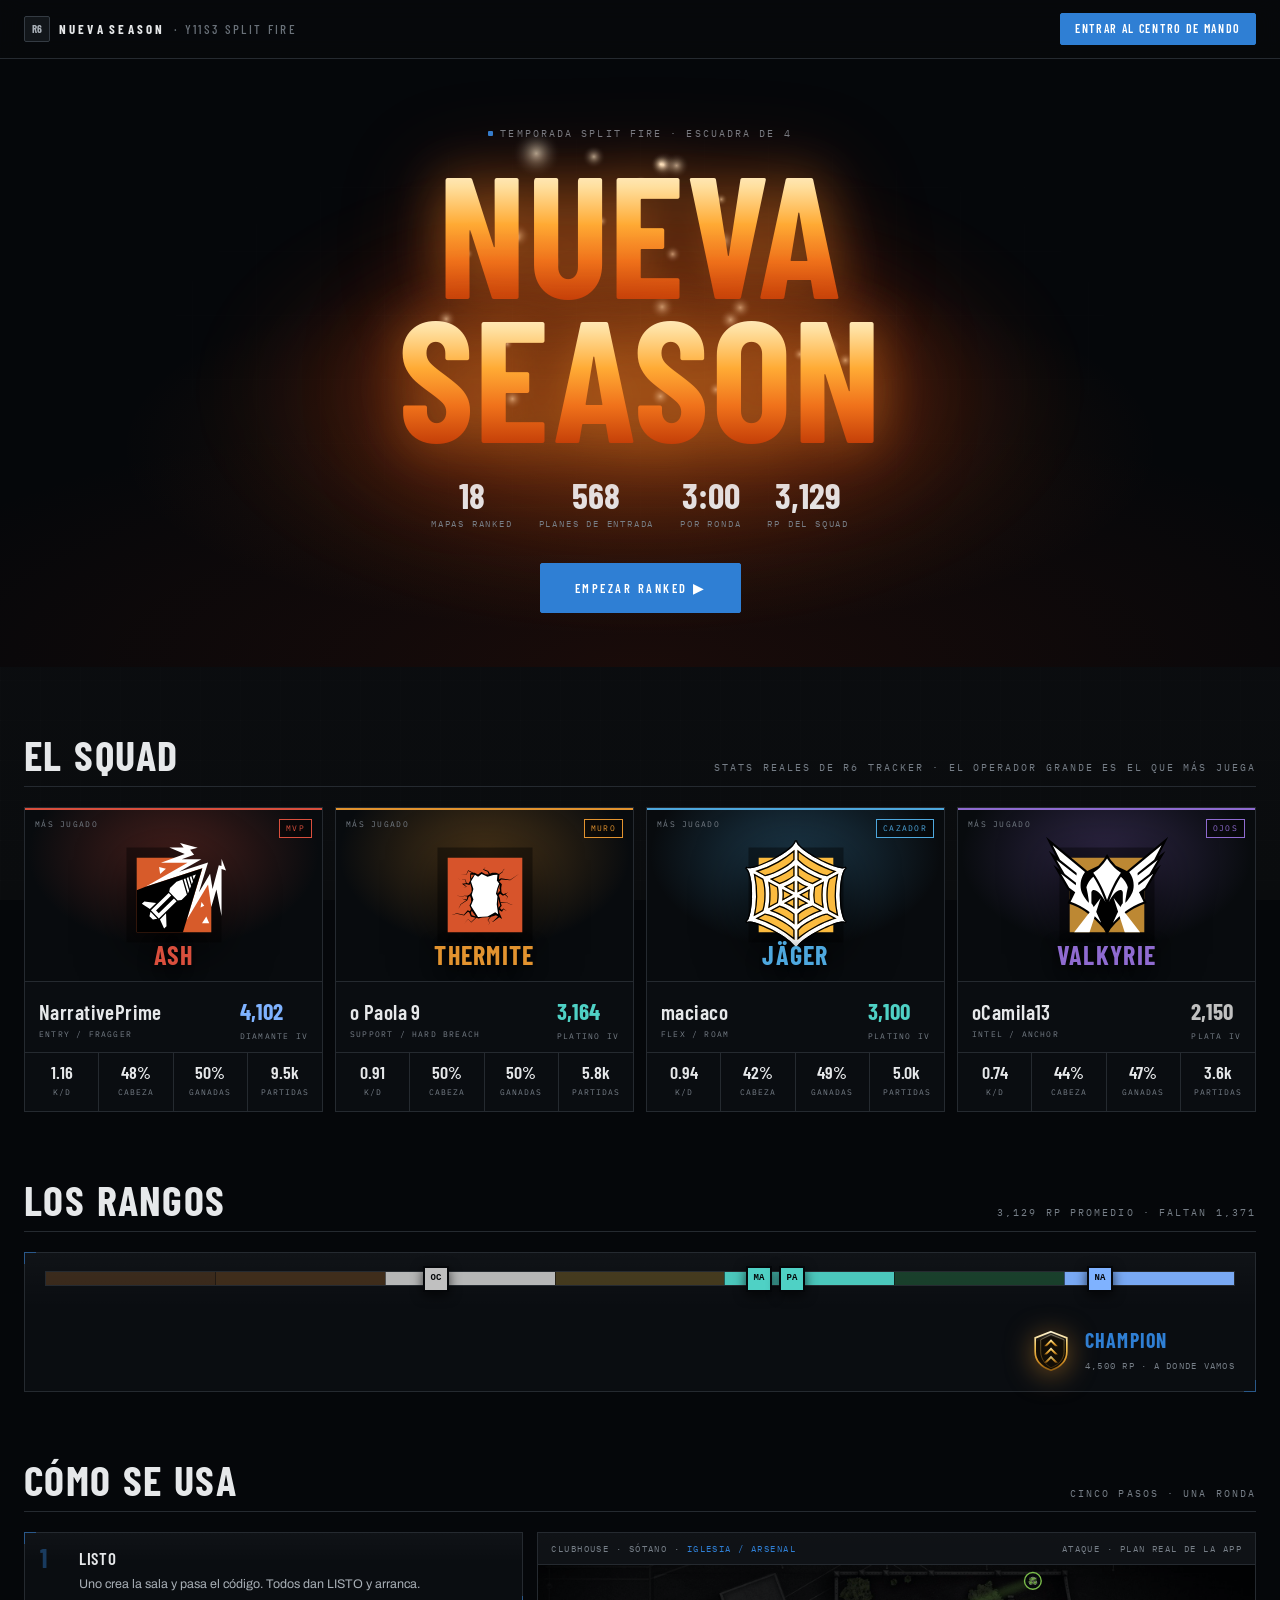
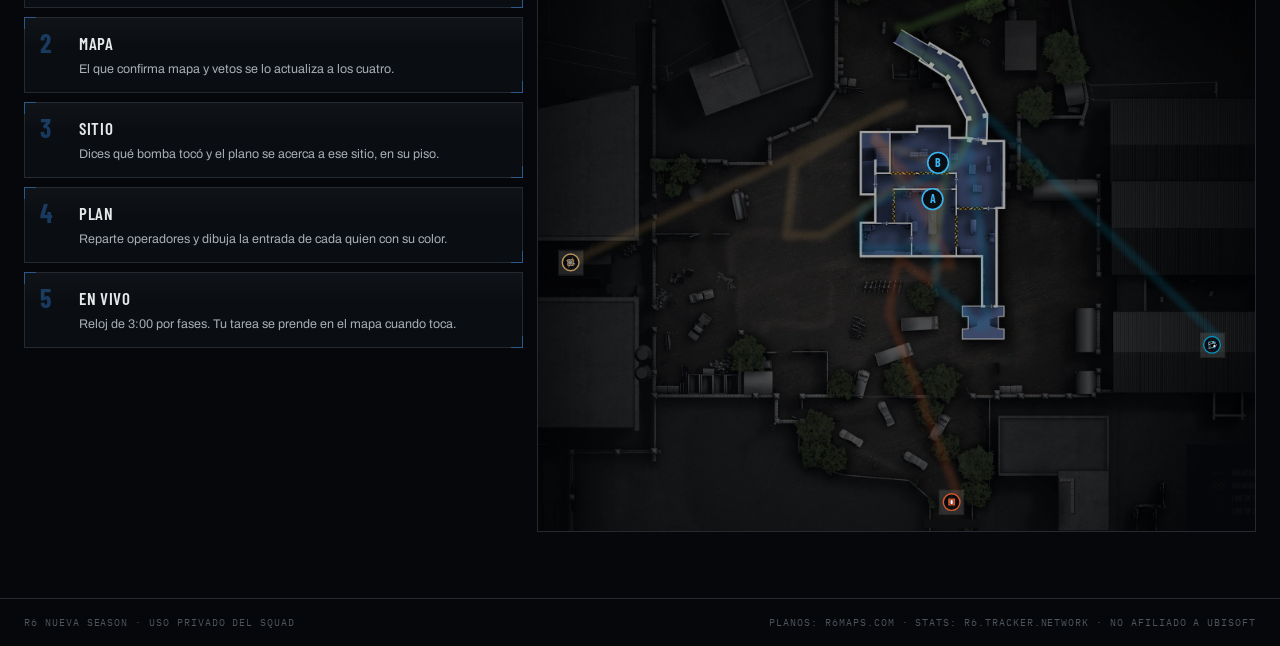
==== commit 9a64d7d9: "Landing afinada en telefono: header corto, llama a escala y aura sin desbordar Co-Authored-By: Claud" ====
--- a/index.html
+++ b/index.html
@@ -6,7 +6,7 @@
 <title>R6 NUEVA SEASON · Centro de mando del squad</title>
 <link rel="icon" href="data:image/svg+xml,<svg xmlns='http://www.w3.org/2000/svg' viewBox='0 0 32 32'><rect width='32' height='32' rx='4' fill='%230a0b0d'/><text x='16' y='22' font-family='monospace' font-weight='700' font-size='15' fill='%23e2932f' text-anchor='middle'>R6</text></svg>">
 <link rel="preconnect" href="https://fonts.googleapis.com"><link rel="preconnect" href="https://fonts.gstatic.com" crossorigin><link href="https://fonts.googleapis.com/css2?family=Barlow+Condensed:wght@500;600;700&family=Saira+Condensed:wght@500;600;700&family=Oswald:wght@400;500;600&family=Archivo:wght@400;500;600&family=IBM+Plex+Mono:wght@400;500;600&display=swap" rel="stylesheet">
-<link rel="stylesheet" href="css/base.css?v=1788492111">
+<link rel="stylesheet" href="css/base.css?v=1788492352">
 <style>
 body{background:#05070a}
 .wrap{max-width:1280px;margin:0 auto;padding:0 24px}
@@ -40,11 +40,11 @@
   background-size:64px 64px;
   -webkit-mask-image:radial-gradient(64% 58% at 50% 46%,#000,transparent 78%);mask-image:radial-gradient(64% 58% at 50% 46%,#000,transparent 78%)}
 #fuego{position:absolute;left:0;top:0;z-index:-2;pointer-events:none;mix-blend-mode:screen;filter:blur(.5px) saturate(1.12)}
-.hero .aura{position:absolute;left:50%;top:48%;width:min(1280px,132vw);height:min(660px,72vh);transform:translate(-50%,-50%);
+.hero .aura{position:absolute;left:0;right:0;top:48%;height:min(660px,72vh);transform:translateY(-50%);
   z-index:-2;pointer-events:none;
   background:radial-gradient(44% 40% at 50% 56%,rgba(255,146,38,.5),rgba(212,62,10,.24) 44%,transparent 74%);
-  filter:blur(42px);animation:aura 3.6s ease-in-out infinite}
-@keyframes aura{0%,100%{opacity:.68;transform:translate(-50%,-50%) scale(1)}50%{opacity:1;transform:translate(-50%,-50%) scale(1.07)}}
+  filter:blur(42px);animation:aura 3.6s ease-in-out infinite;opacity:.85}
+@keyframes aura{0%,100%{opacity:.66;transform:translateY(-50%) scale(1)}50%{opacity:1;transform:translateY(-50%) scale(1.06)}}
 .hero .caja{position:relative;text-align:center;width:100%}
 .hero .kick{margin-bottom:18px}
 #titulo{font-family:var(--disp);font-weight:700;line-height:.84;letter-spacing:.006em;margin:0;text-transform:uppercase;
@@ -131,6 +131,15 @@
 @keyframes trazar{0%{stroke-dashoffset:var(--l)}42%,72%{stroke-dashoffset:0}100%{stroke-dashoffset:calc(var(--l) * -1)}}
 .tac .bmb{animation:latir 2.2s ease-in-out infinite}
 @keyframes latir{0%,100%{opacity:1}50%{opacity:.45}}
+.corta{display:none}
+@media(max-width:620px){
+  header.top{padding:11px 14px}
+  .brand i{display:none}
+  .larga{display:none}.corta{display:inline}
+  .wrap{padding:0 16px}
+  .sec{padding:44px 0 0}
+  .hero .pie{gap:16px}
+}
 footer{margin-top:66px;padding:17px 24px;border-top:1px solid var(--line);font-family:var(--mono);font-size:9.5px;
   letter-spacing:.1em;text-transform:uppercase;color:var(--mute);display:flex;justify-content:space-between;flex-wrap:wrap;gap:8px}
 @media(prefers-reduced-motion:reduce){#fuego{display:none}.hero .aura,.tac .ru,.tac .bmb{animation:none}.tac .ru{stroke-dashoffset:0}}
@@ -141,7 +150,7 @@
 
 <header class="top">
   <a class="brand" href="index.html"><span class="r6">R6</span><b data-fx>Nueva Season</b><i class="flick">· Y11S3 Split Fire</i></a>
-  <a class="btn p" href="app.html">Entrar al centro de mando</a>
+  <a class="btn p" href="app.html"><span class="larga">Entrar al centro de mando</span><span class="corta">Entrar</span></a>
 </header>
 
 <section class="hero">
@@ -207,26 +216,29 @@
 
 <footer><span>R6 Nueva Season · uso privado del squad</span><span>Planos: r6maps.com · Stats: r6.tracker.network · No afiliado a Ubisoft</span></footer>
 
-<script src="js/store.js?v=1788492111"></script>
-<script src="js/fx.js?v=1788492111"></script>
-<script src="js/theme.js?v=1788492111"></script>
-<script src="js/data-ops.js?v=1788492111"></script>
-<script src="js/data-squad.js?v=1788492111"></script>
-<script src="js/data-ranks.js?v=1788492111"></script>
-<script src="js/data-maps.js?v=1788492111"></script>
+<script src="js/store.js?v=1788492352"></script>
+<script src="js/fx.js?v=1788492352"></script>
+<script src="js/theme.js?v=1788492352"></script>
+<script src="js/data-ops.js?v=1788492352"></script>
+<script src="js/data-squad.js?v=1788492352"></script>
+<script src="js/data-ranks.js?v=1788492352"></script>
+<script src="js/data-maps.js?v=1788492352"></script>
 <script>
 /* ============ 1. FUEGO: partículas que salen de las propias letras ============ */
 (() => {
   const cv = document.getElementById('fuego'), tit = document.getElementById('titulo');
   if (!cv || !tit || matchMedia('(prefers-reduced-motion:reduce)').matches) return;
   const ctx = cv.getContext('2d');
-  let emisores = [], P = [], W = 0, H = 0, DPR = Math.min(2, devicePixelRatio || 1), corriendo = false;
+  let emisores = [], P = [], W = 0, H = 0, DPR = Math.min(2, devicePixelRatio || 1), corriendo = false, esc = 1;
 
   // Lee la silueta REAL del título y saca los puntos por donde debe salir la llama.
   function leerLetras() {
     const r = tit.getBoundingClientRect(); if (!r.width) return false;
     const hr = cv.parentElement.getBoundingClientRect();
-    const padX = Math.round(r.height * .26), padT = Math.round(r.height * .86), padB = Math.round(r.height * .18);
+    esc = Math.min(1, r.width / 900);            // en telefono, llama mas corta
+    // el lienzo nunca se sale del hero (si no, el telefono agarra scroll horizontal)
+    const padX = Math.round(Math.min(r.height * .26, Math.max(0, (hr.width - r.width) / 2)));
+    const padT = Math.round(r.height * (.55 + .31 * esc)), padB = Math.round(r.height * .18);
     W = Math.ceil(r.width + padX * 2); H = Math.ceil(r.height + padT + padB);
     cv.width = W * DPR; cv.height = H * DPR; cv.style.width = W + 'px'; cv.style.height = H + 'px';
     cv.style.left = Math.round(r.left - hr.left - padX) + 'px';     // pegado a las letras, no al centro del hero
@@ -267,8 +279,8 @@
       const e = emisores[(Math.random() * emisores.length) | 0];
       const borde = !e.dentro;
       P.push({ x: e.x + (Math.random() - .5) * (borde ? 6 : 4), y: e.y + (Math.random() - .5) * 4,
-        vx: (Math.random() - .5) * .55, vy: -(borde ? 2.9 + Math.random() * 4.2 : 1.2 + Math.random() * 1.9),
-        r: (borde ? 13 : 5.5) + Math.random() * (borde ? 17 : 8),
+        vx: (Math.random() - .5) * .55, vy: -(borde ? 2.9 + Math.random() * 4.2 : 1.2 + Math.random() * 1.9) * (.6 + .4 * esc),
+        r: ((borde ? 13 : 5.5) + Math.random() * (borde ? 17 : 8)) * (.55 + .45 * esc),
         vida: 0, max: (borde ? 72 : 40) + Math.random() * 58, s: Math.random() * 6.28 });
     }
   }
@@ -279,7 +291,7 @@
     t += .016;
     ctx.clearRect(0, 0, W, H);
     ctx.globalCompositeOperation = 'lighter';
-    nacer(emisores.length > 200 ? 42 : 24);
+    nacer(Math.max(8, Math.round(W / 44)));            // menos particulas en pantallas chicas
     for (let i = P.length - 1; i >= 0; i--) {
       const p = P[i]; p.vida++;
       if (p.vida > p.max) { P.splice(i, 1); continue; }
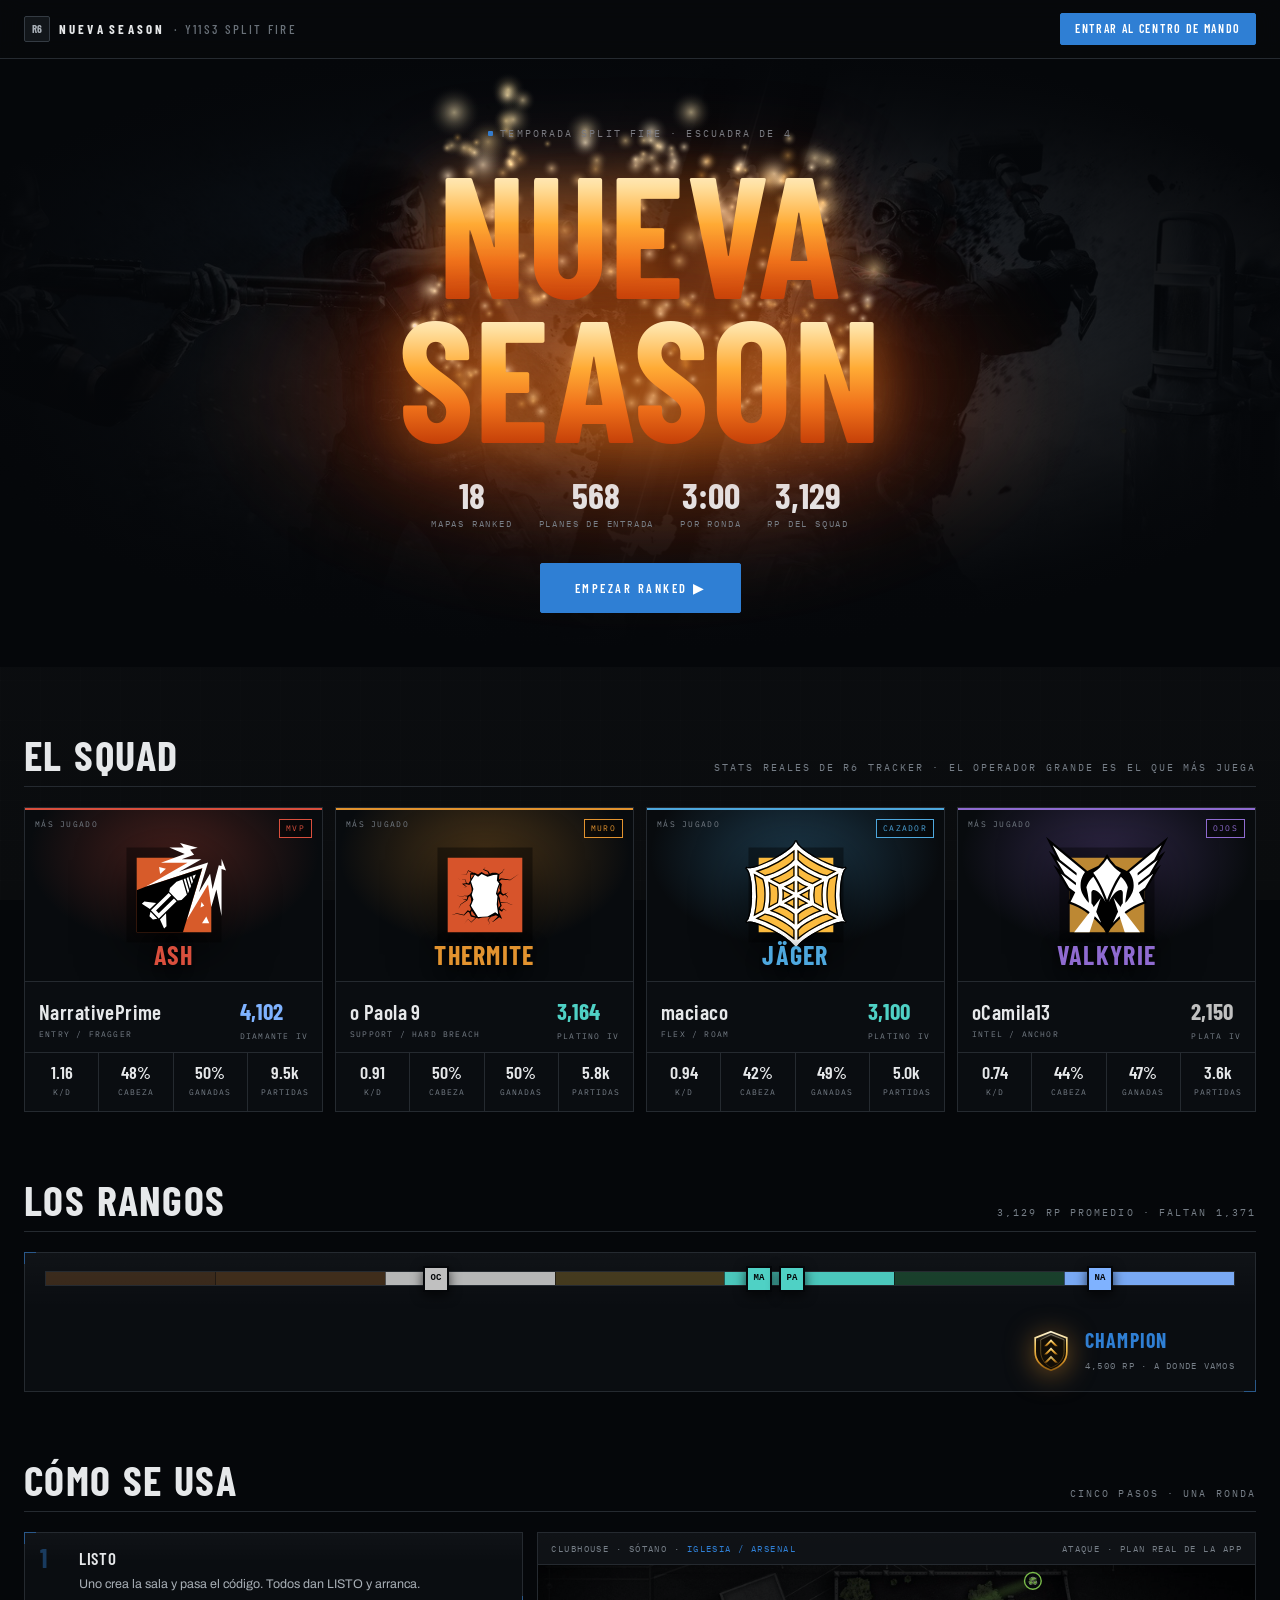
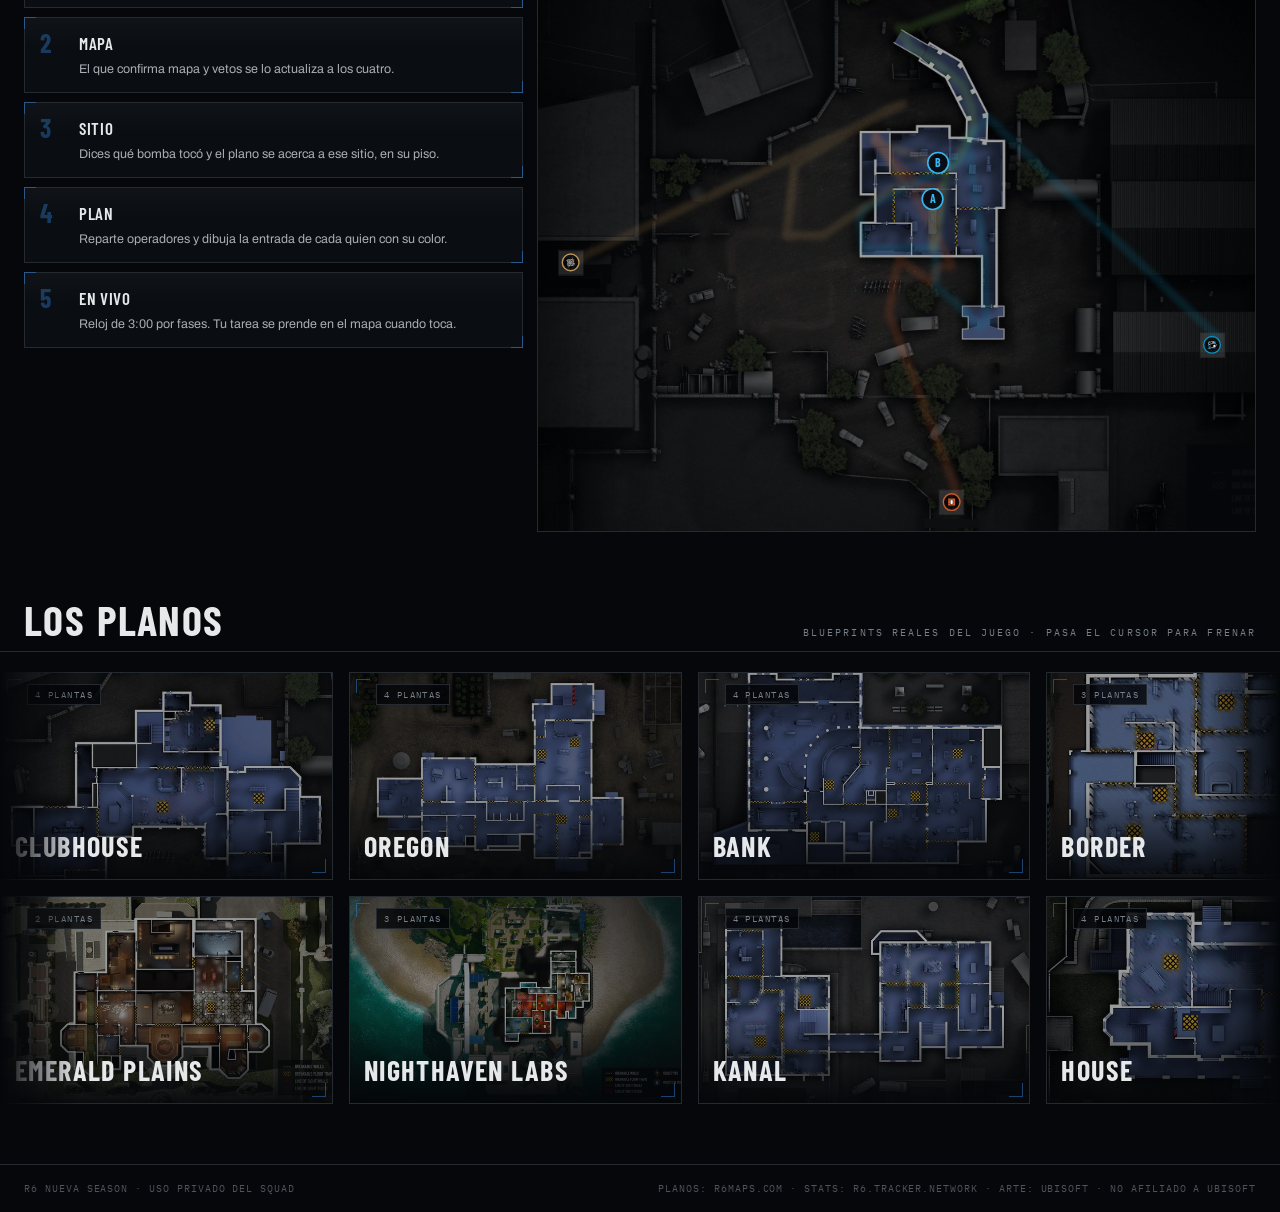
==== commit d94a451a: "Key art de Siege detras del fuego y cinta de planos en grande - el hero lleva el key art oficial de " ====
--- a/index.html
+++ b/index.html
@@ -6,7 +6,7 @@
 <title>R6 NUEVA SEASON · Centro de mando del squad</title>
 <link rel="icon" href="data:image/svg+xml,<svg xmlns='http://www.w3.org/2000/svg' viewBox='0 0 32 32'><rect width='32' height='32' rx='4' fill='%230a0b0d'/><text x='16' y='22' font-family='monospace' font-weight='700' font-size='15' fill='%23e2932f' text-anchor='middle'>R6</text></svg>">
 <link rel="preconnect" href="https://fonts.googleapis.com"><link rel="preconnect" href="https://fonts.gstatic.com" crossorigin><link href="https://fonts.googleapis.com/css2?family=Barlow+Condensed:wght@500;600;700&family=Saira+Condensed:wght@500;600;700&family=Oswald:wght@400;500;600&family=Archivo:wght@400;500;600&family=IBM+Plex+Mono:wght@400;500;600&display=swap" rel="stylesheet">
-<link rel="stylesheet" href="css/base.css?v=1788492352">
+<link rel="stylesheet" href="css/base.css?v=1788492722">
 <style>
 body{background:#05070a}
 .wrap{max-width:1280px;margin:0 auto;padding:0 24px}
@@ -32,10 +32,17 @@
 /* ---------- 1. hero con fuego ---------- */
 .hero{position:relative;display:flex;flex-direction:column;align-items:center;justify-content:center;
   padding:clamp(46px,7vh,86px) 24px clamp(44px,6vh,72px);isolation:isolate}
-.hero .bg{position:absolute;inset:0;z-index:-3;
-  background:radial-gradient(58% 44% at 50% 64%,rgba(224,96,20,.16),transparent 70%),
-             radial-gradient(90% 60% at 50% 100%,rgba(150,38,6,.14),transparent 72%),#05070a}
-.hero .rej{position:absolute;inset:0;z-index:-3;opacity:.26;
+/* key art oficial de Siege detras; se apaga fuerte para que el fuego y el titulo manden */
+.hero .bg{position:absolute;inset:0;z-index:-4;background:#05070a;overflow:hidden}
+.hero .bg img{position:absolute;inset:0;width:100%;height:100%;object-fit:cover;object-position:50% 42%;
+  opacity:.46;filter:grayscale(.28) contrast(1.06) brightness(.82);
+  animation:derivar 26s ease-in-out infinite alternate}
+@keyframes derivar{from{transform:scale(1.06) translateX(-1.2%)}to{transform:scale(1.12) translateX(1.2%)}}
+.hero .velo{position:absolute;inset:0;z-index:-3;pointer-events:none;
+  background:radial-gradient(64% 56% at 50% 46%,rgba(5,7,10,.30),rgba(5,7,10,.80) 62%,#05070a 92%),
+             linear-gradient(180deg,rgba(5,7,10,.9),transparent 22%,transparent 62%,#05070a 100%),
+             radial-gradient(58% 44% at 50% 62%,rgba(224,96,20,.20),transparent 72%)}
+.hero .rej{position:absolute;inset:0;z-index:-3;opacity:.20;
   background-image:linear-gradient(rgba(255,255,255,.05) 1px,transparent 1px),linear-gradient(90deg,rgba(255,255,255,.05) 1px,transparent 1px);
   background-size:64px 64px;
   -webkit-mask-image:radial-gradient(64% 58% at 50% 46%,#000,transparent 78%);mask-image:radial-gradient(64% 58% at 50% 46%,#000,transparent 78%)}
@@ -140,7 +147,36 @@
   .sec{padding:44px 0 0}
   .hero .pie{gap:16px}
 }
-footer{margin-top:66px;padding:17px 24px;border-top:1px solid var(--line);font-family:var(--mono);font-size:9.5px;
+
+/* ---------- 5. cinta infinita de planos, en grande ---------- */
+.cinta{padding:66px 0 0;overflow:hidden}
+.cinta .hd{max-width:1280px;margin:0 auto 20px;padding:0 24px;display:flex;align-items:flex-end;justify-content:space-between;
+  gap:16px;flex-wrap:wrap;border-bottom:1px solid var(--line);padding-bottom:11px}
+.cinta .hd h2{font-family:var(--disp);font-weight:700;text-transform:uppercase;font-size:clamp(25px,3.9vw,42px);
+  letter-spacing:.03em;margin:0;line-height:1}
+.cinta .hd h2 em{font-style:normal;color:var(--acc)}
+.riel{position:relative;-webkit-mask-image:linear-gradient(90deg,transparent,#000 6%,#000 94%,transparent);
+  mask-image:linear-gradient(90deg,transparent,#000 6%,#000 94%,transparent)}
+.riel .via{display:flex;gap:16px;width:max-content;animation:correr 96s linear infinite;will-change:transform}
+.riel:hover .via{animation-play-state:paused}
+.riel+.riel{margin-top:16px}
+.riel.rev .via{animation-direction:reverse;animation-duration:118s}
+@keyframes correr{from{transform:translateX(0)}to{transform:translateX(-50%)}}
+.plano{position:relative;flex:0 0 auto;width:clamp(300px,26vw,440px);aspect-ratio:16/10;overflow:hidden;
+  border:1px solid var(--line);background:#080b0e;display:block;transition:border-color .3s}
+.plano::before,.plano::after{content:"";position:absolute;width:13px;height:13px;border:1px solid var(--acc);opacity:.5;z-index:2}
+.plano::before{left:6px;top:6px;border-right:0;border-bottom:0}
+.plano::after{right:6px;bottom:6px;border-left:0;border-top:0}
+.plano:hover{border-color:var(--acc)}
+.plano img{width:100%;height:100%;object-fit:cover;opacity:.6;transition:opacity .4s,transform .7s cubic-bezier(.2,.7,.3,1)}
+.plano:hover img{opacity:1;transform:scale(1.06)}
+.plano .nm{position:absolute;left:0;right:0;bottom:0;padding:34px 14px 12px;font-family:var(--disp);font-weight:700;
+  font-size:clamp(20px,2.2vw,30px);letter-spacing:.05em;text-transform:uppercase;color:var(--ink);
+  background:linear-gradient(180deg,transparent,rgba(4,6,9,.94))}
+.plano .fl{position:absolute;top:11px;left:26px;font-family:var(--mono);font-size:9px;letter-spacing:.16em;
+  text-transform:uppercase;color:var(--dim);background:rgba(4,6,9,.82);border:1px solid var(--line);padding:3px 7px;z-index:2}
+@media(prefers-reduced-motion:reduce){.riel .via{animation:none}.riel{overflow-x:auto}}
+footer{margin-top:60px;padding:17px 24px;border-top:1px solid var(--line);font-family:var(--mono);font-size:9.5px;
   letter-spacing:.1em;text-transform:uppercase;color:var(--mute);display:flex;justify-content:space-between;flex-wrap:wrap;gap:8px}
 @media(prefers-reduced-motion:reduce){#fuego{display:none}.hero .aura,.tac .ru,.tac .bmb{animation:none}.tac .ru{stroke-dashoffset:0}}
 </style>
@@ -154,7 +190,7 @@
 </header>
 
 <section class="hero">
-  <div class="bg"></div><div class="rej"></div><div class="aura"></div>
+  <div class="bg"><img src="img/ui/hero-r6.jpg" alt="" fetchpriority="high"></div><div class="velo"></div><div class="rej"></div><div class="aura"></div>
   <canvas id="fuego" aria-hidden="true"></canvas>
   <div class="caja">
     <div class="kick tag"><b></b> Temporada Split Fire · escuadra de 4</div>
@@ -214,15 +250,22 @@
   </section>
 </div>
 
-<footer><span>R6 Nueva Season · uso privado del squad</span><span>Planos: r6maps.com · Stats: r6.tracker.network · No afiliado a Ubisoft</span></footer>
-
-<script src="js/store.js?v=1788492352"></script>
-<script src="js/fx.js?v=1788492352"></script>
-<script src="js/theme.js?v=1788492352"></script>
-<script src="js/data-ops.js?v=1788492352"></script>
-<script src="js/data-squad.js?v=1788492352"></script>
-<script src="js/data-ranks.js?v=1788492352"></script>
-<script src="js/data-maps.js?v=1788492352"></script>
+
+<section class="cinta">
+  <div class="hd"><h2 class="h-disp" data-fx>Los <em>planos</em></h2><span class="tag">Blueprints reales del juego · pasa el cursor para frenar</span></div>
+  <div class="riel"><div class="via" id="via1"></div></div>
+  <div class="riel rev"><div class="via" id="via2"></div></div>
+</section>
+
+<footer><span>R6 Nueva Season · uso privado del squad</span><span>Planos: r6maps.com · Stats: r6.tracker.network · Arte: Ubisoft · No afiliado a Ubisoft</span></footer>
+
+<script src="js/store.js?v=1788492722"></script>
+<script src="js/fx.js?v=1788492722"></script>
+<script src="js/theme.js?v=1788492722"></script>
+<script src="js/data-ops.js?v=1788492722"></script>
+<script src="js/data-squad.js?v=1788492722"></script>
+<script src="js/data-ranks.js?v=1788492722"></script>
+<script src="js/data-maps.js?v=1788492722"></script>
 <script>
 /* ============ 1. FUEGO: partículas que salen de las propias letras ============ */
 (() => {
@@ -364,6 +407,23 @@
   document.getElementById('kMapas').textContent = ranked.length || 18;
   document.getElementById('kPlanes').textContent = ranked.reduce((a, m) => a + (m.sites || []).length, 0) * 8 || '—';
 
+
+  // Cinta infinita de planos: cada mapa con su blueprint, dos rieles en sentidos opuestos.
+  (async () => {
+    let TH = {}; try { TH = await (await fetch('img/thumbs/index.json')).json(); } catch (e) {}
+    const lista = (window.MAPS || []).filter(m => TH[m.id]).map(m => ({
+      n: m.n, src: `img/thumbs/${m.id}.jpg`,
+      fl: TH[m.id] + (TH[m.id] === 1 ? ' planta' : ' plantas')
+    }));
+    const cinta = document.querySelector('.cinta');
+    if (lista.length < 4) { if (cinta) cinta.remove(); return; }
+    const mitad = Math.ceil(lista.length / 2);
+    const carta = m => `<a class="plano" href="app.html" title="${E(m.n)}"><img src="${E(m.src)}" loading="eager" decoding="async" alt=""><span class="fl">${E(m.fl)}</span><span class="nm">${E(m.n)}</span></a>`;
+    const llena = (id, arr) => { const h = arr.map(carta).join(''); document.getElementById(id).innerHTML = h + h; };
+    llena('via1', lista.slice(0, mitad));
+    llena('via2', lista.slice(mitad).concat(lista.slice(0, 3)));
+  })();
+
   // Plan real: estas rutas salieron del propio motor de la app (Clubhouse · Iglesia, ataque).
   const RUTAS = [
     { c: '#d75a28', op: 'thermite', x: 1419, y: 1349, d: 'M1430 1342 L1430 1318 L1261 875 L1278 776 L1288 739 L1368 799 L1384 759 L1401 755 L1420 755 L1304 535 L1228 431 L1227 445 L1337 555 L1390 558 L1374 713 L1371 588' },
